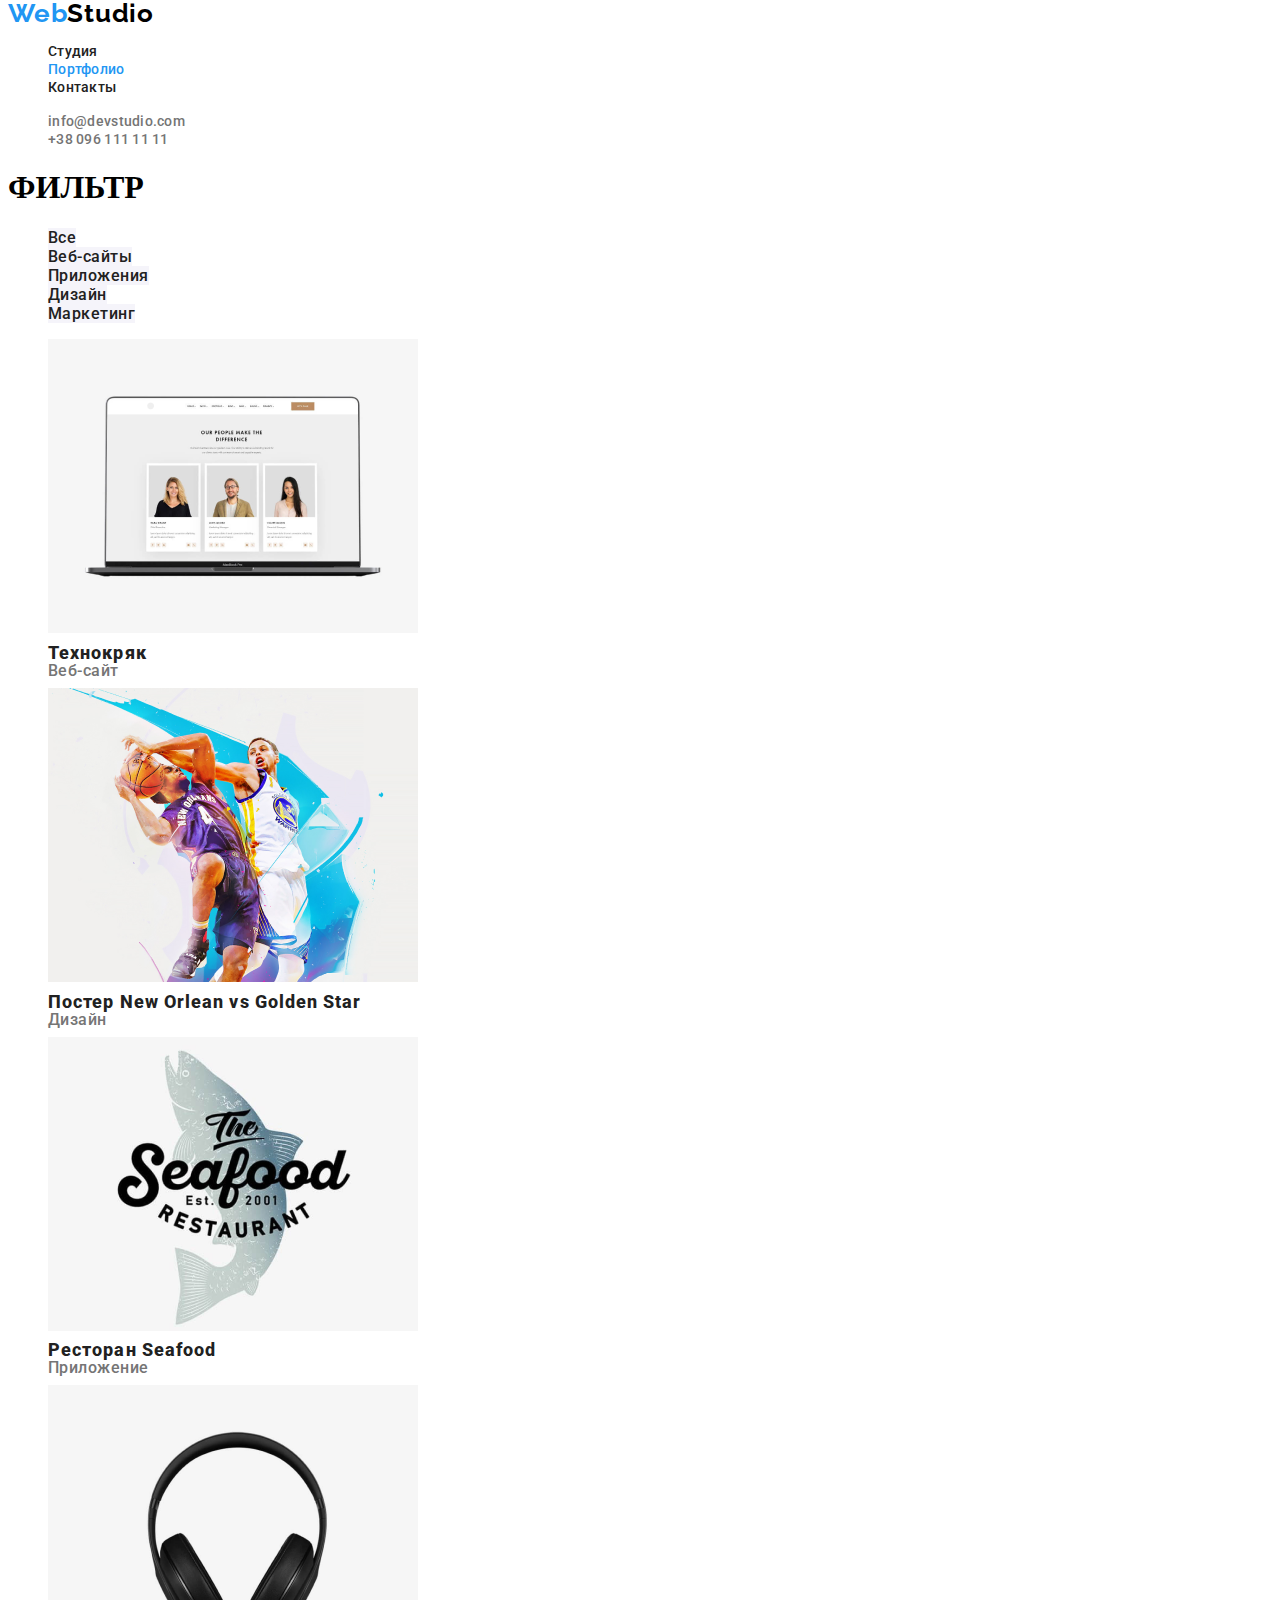
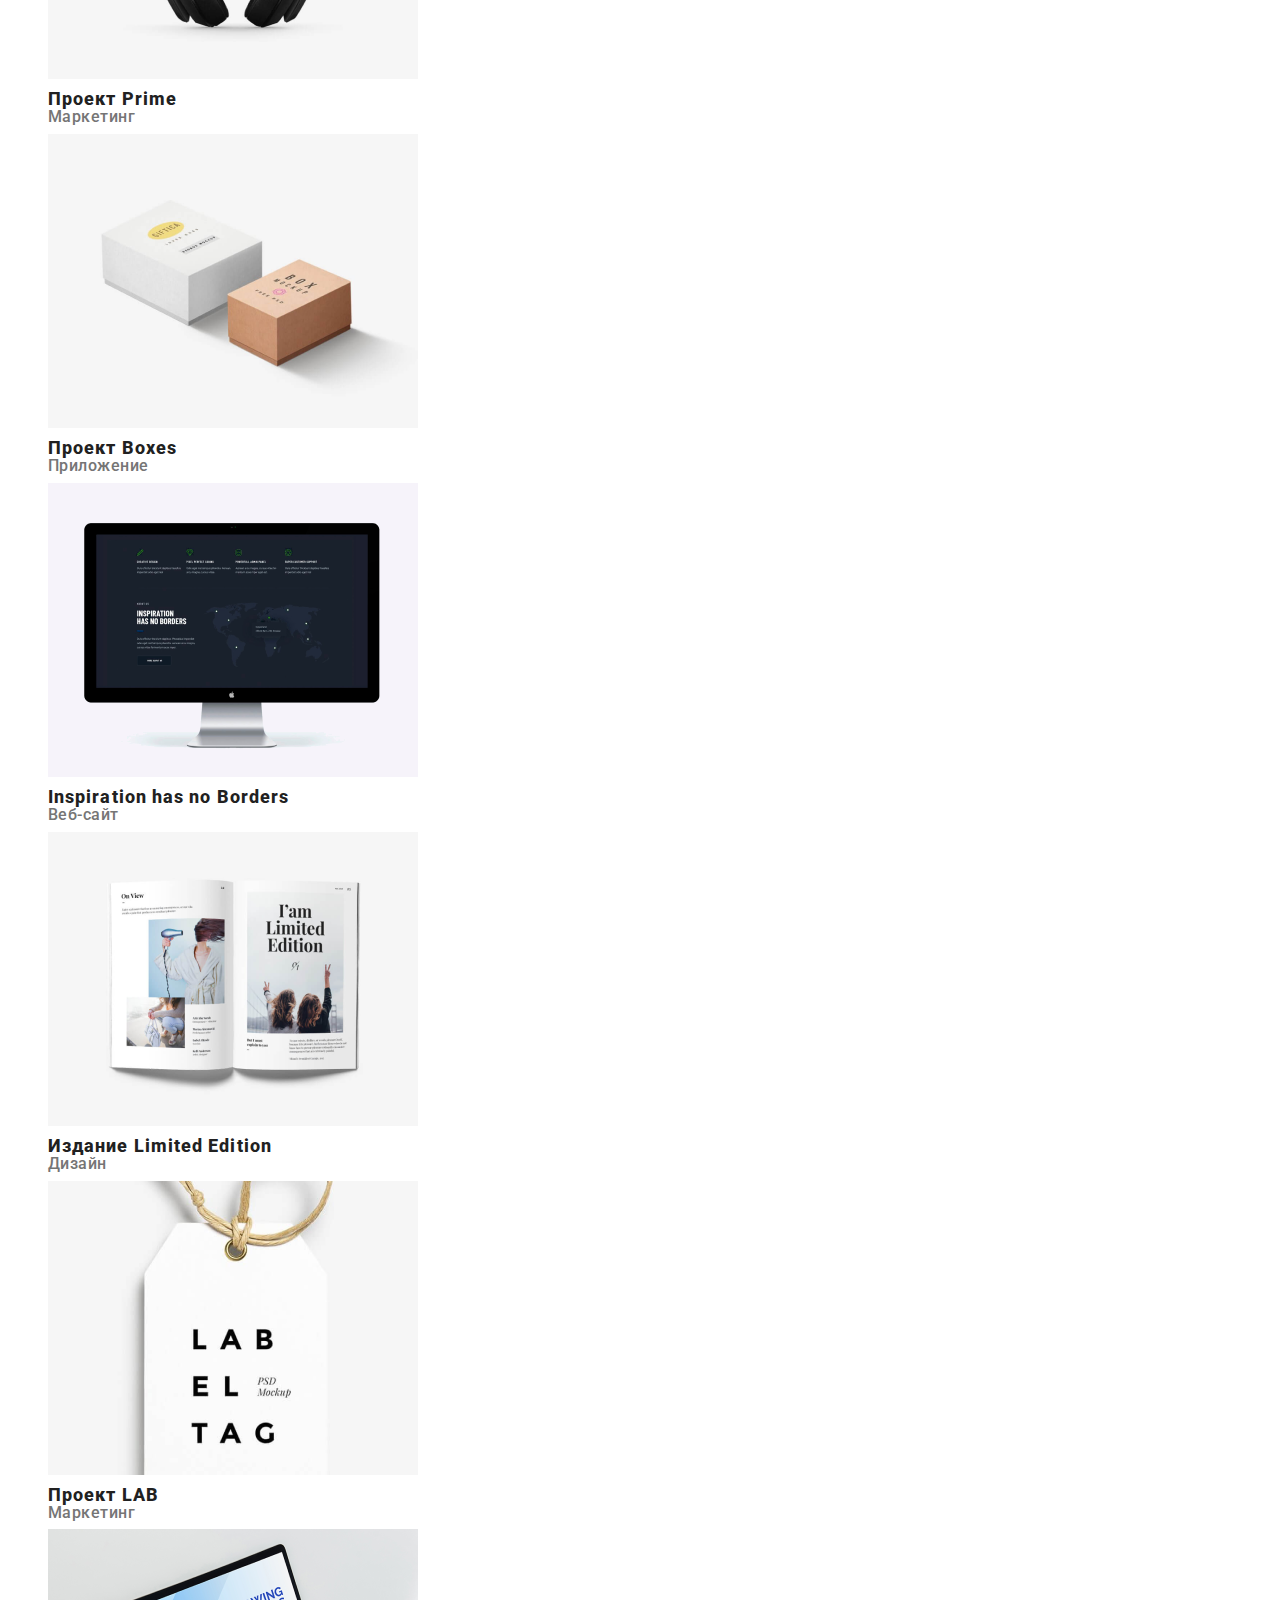
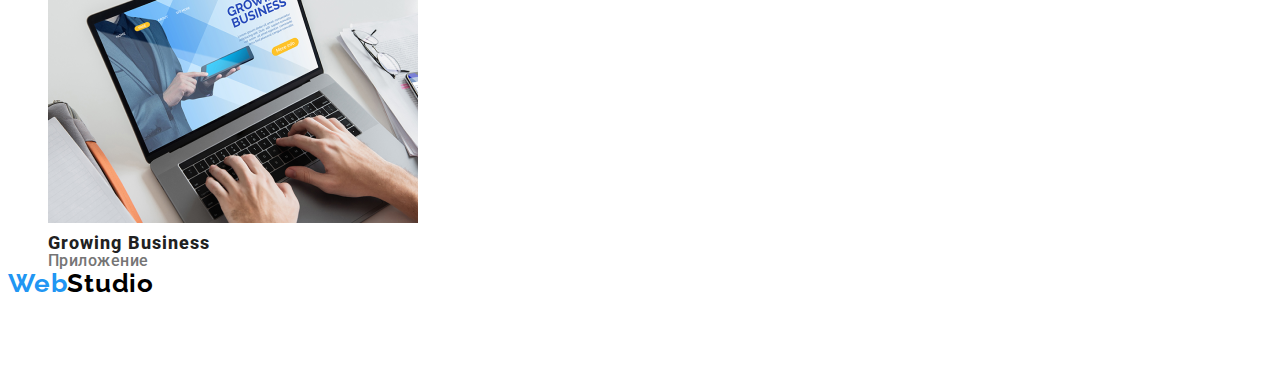
==== portfolio.html @ 08453ef1 "Портфолио и стили" ====
<!DOCTYPE html>
<html lang="ru">
<head>
    <meta charset="UTF-8">
    <meta name="viewport" content="width=device-width, initial-scale=1.0">
    <title>Portfolio</title>
    <link rel="preconnect" href="https://fonts.gstatic.com">
    <link href="https://fonts.googleapis.com/css2?family=Raleway:wght@700&family=Roboto:wght@500;700;900&display=swap"
        rel="stylesheet">
    <link rel="stylesheet" href="./css/styles.css">
</head>
<body>
<header class="header">
    <nav class="navigation">
        <a href="#" class="logo"> <span class="logo-web">Web</span>Studio</a>
        <ul class="navigation-list">
            <li class="navigation-list-item"><a class="navigation-list-item-link" href="index.html">Студия</a></li>
            <li class="navigation-list-item"><a class="navigation-list-item-link current" href="#">Портфолио</a></li>
            <li class="navigation-list-item"><a class="navigation-list-item-link" href="#">Контакты</a></li>
        </ul>
    </nav>

    <ul class="contacts-list">
        <li class="contacts-list-item"><a class="contacts-list-item-link"
                href="mailto:info@devstudio.com">info@devstudio.com</a></li>
        <li class="contacts-list-item"><a class="contacts-list-item-link" href="tel:+380961111111">+38 096 111 11 11</a>
        </li>
    </ul>
</header>

<!--ФИЛЬТР-->
<section>
    <h1>ФИЛЬТР</h1>
<ul>
    <li><a class="filter-botton" href="#">Все</a></li>
    <li><a class="filter-botton" href="#">Веб-сайты</a></li>
    <li><a class="filter-botton" href="#">Приложения</a></li>
    <li><a class="filter-botton" href="#">Дизайн</a></li>
    <li><a class="filter-botton" href="#">Маркетинг</a></li>
</ul>
</section>


<!--ПРОЕКТЫ-->
<section>
<ul class="projects-list">
    <li class="projects-list-item">
        <a href="">
            <img src="./img/технокряк.png" alt="">
            <h2 class="projects-list-title">Технокряк</h2>
            <p class="projects-list-discription">Веб-сайт</p>
        </a>
    </li>
    <li class="projects-list-item">
        <a href="">
            <img src="./img/Постер New Orlean vs Golden Star.png" alt="">
            <h2 class="projects-list-title">Постер New Orlean vs Golden Star</h2>
            <p class="projects-list-discription">Дизайн</p>
        </a>
    </li>
    <li class="projects-list-item"><a href=""><img src="./img/Ресторан Seafood.png" alt="">
        <h2 class="projects-list-title">Ресторан Seafood</h2>
        <p class="projects-list-discription">Приложение</p>
    </a>
</li>
    <li class="projects-list-item"><a href=""><img src="./img/Проект Prime.png" alt="">
        <h2 class="projects-list-title">Проект Prime</h2>
        <p class="projects-list-discription">Маркетинг</p>
    </a>
</li>
    <li class="projects-list-item"><a href=""><img src="./img/Проект Boxes.png" alt="">
        <h2 class="projects-list-title">Проект Boxes</h2>
        <p class="projects-list-discription">Приложение</p>
    </a>
</li>
    <li class="projects-list-item"><a href=""><img src="./img/Inspiration has no Borders.png" alt="">
        <h2 class="projects-list-title">Inspiration has no Borders</h2>
        <p class="projects-list-discription">Веб-сайт</p>
    </a>
</li>
    <li class="projects-list-item"><a href=""><img src="./img/Издание Limited Edition.png" alt="">
        <h2 class="projects-list-title">Издание Limited Edition</h2>
        <p class="projects-list-discription">Дизайн</p>
        </a>
    </li>
    <li class="projects-list-item"><a href=""><img src="./img/Проект LAB.png" alt="">
        <h2 class="projects-list-title">Проект LAB</h2>
        <p class="projects-list-discription">Маркетинг</p>
        </a>
    </li>
    <li class="projects-list-item"><a href=""><img src="./img/Growing Business.png" alt="">
        <h2 class="projects-list-title">Growing Business</h2>
        <p class="projects-list-discription">Приложение</p>
    </a>
</li>
</ul>
</section>

<footer class="footer">
    <a class="logo" href="#"> <span class="logo-web">Web</span>Studio</a>

    <address class="address">
        <p class="address-discription">г. Киев, пр-т Леси Украинки, 26</p>
        <ul class="address-list">
            <li class="address-list-item"><a class="address-link" href="mailto:info@example.com">info@example.com</a>
            </li>
            <li class="address-list-item"><a class="address-link" href="tel:+380991111111">+38 099 111 11 11</a></li>
        </ul>
    </address>
</footer>
</body>
</html>
---- css/styles.css ----
/*----------------------------------------------Studio------------------*/

.body {
}

ul {
  list-style: none;
}

a {
  text-decoration: none;
}

/*BUTTON*/
.hero-link.button {
  color: #ffffff;
  background-color: #2196f3;
}

.filter-botton {
  font-family: Roboto;
  font-weight: 500;
  font-size: 16px;
  line-height: 1, 62px;
  text-align: center;
  letter-spacing: 0.03em;
  color: #212121;
  background-color: #f5f4fa;
}

.filter-botton:hover,
.filter-botton:focus {
  color: #ffffff;
  background-color: #2196f3;
}
/*---HEADER---*/

.main-header {
}

.navigation {
}

.logo {
  font-family: Raleway;
  font-weight: 700;
  font-size: 26px;
  line-height: 1.19px;
  letter-spacing: 0.03em;
  color: #000000;
}

.logo-web {
  color: #2196f3;
}

.navigation-list {
}

.navigation-list-item {
}

.navigation-list-item-link {
  font-family: Roboto;
  font-weight: 500;
  font-size: 14px;
  line-height: 1.14px;
  letter-spacing: 0.02em;
  color: #212121;
}
.navigation-list-item-link:hover,
.navigation-list-item-link:focus,
.address-link:hover,
.address-link:focus {
  color: #2196f3;
}

.navigation-list-item-link.current {
  color: #2196f3;
}

.contacts-list {
}

.contacts-list-item {
}

.contacts-list-item-link {
  font-family: Roboto;
  font-weight: 500;
  font-size: 14px;
  line-height: 1.14px;
  letter-spacing: 0.02em;
  color: #757575;
}
.contacts-list-item-link:hover,
.contacts-list-item-link:focus {
  color: #2196f3;
}
/*---HEADER END---*/

/*HERO*/
.hero {
}

.hero-title {
  font-family: Roboto;
  font-weight: 900;
  font-size: 44px;
  line-height: 1.36px;

  text-align: center;
  letter-spacing: 0.06em;
  text-transform: uppercase;
  /*color: #ffffff;*/
}

.hero-link {
  font-family: Roboto;
  font-weight: 800;
  font-size: 16px;
  line-height: 1.87px;

  /*color: #ffffff;*/
}
/*HERO END*/

/*ABOUT*/
.about {
}

.about-title {
}

.about-list {
}

.about-list-item {
}

.about-list-item-title {
  font-family: Roboto;
  font-weight: 800;
  font-size: 14px;
  line-height: 1.14px;
  letter-spacing: 0.03em;
  color: #212121;
}

.about-list-item-discription {
  font-family: Roboto;
  font-weight: 500;
  font-size: 14px;
  line-height: 1.71px;
  letter-spacing: 0.03em;
  color: #757575;
}
/*ABOUT END*/

/*---WORKS---*/
.works {
}

.works-title {
  font-family: Roboto;
  font-weight: 800;
  font-size: 36px;
  line-height: 1.16px;
  text-align: center;
  letter-spacing: 0.03em;
  color: #212121;
}

.works-list {
}

.works-list-item {
}
/*---WORKS END---*/

/*---TEAM---*/
.team {
}

.team-title {
  font-family: Roboto;
  font-weight: 800;
  font-size: 36px;
  line-height: 1.17px;
  text-align: center;
  letter-spacing: 0.03em;
  color: #212121;
}

.team-list {
}

.team-list-item {
}

.team-member {
  font-family: Roboto;
  font-weight: 500;
  font-size: 16px;
  line-height: 1.19px;
  text-align: center;
  letter-spacing: 0.03em;
  color: #212121;
}

.team-member-discriptin {
  font-family: Roboto;
  font-weight: 500;
  font-size: 16px;
  line-height: 1.19px;
  text-align: center;
  letter-spacing: 0.03em;
  color: #757575;
}
/*---TEAM END---*/

/*---FOOTER---*/

.footer {
}

.address {
}

.address-discription {
  font-family: Roboto;
  font-weight: 500;
  font-size: 14px;
  line-height: 1.71px;
  letter-spacing: 0.03em;
  color: #ffffff;
}

.address-list {
}

.address-list-item {
}

.address-link {
  font-family: Roboto;
  font-weight: 500;
  font-size: 14px;
  line-height: 1.71pxpx;
  letter-spacing: 0.03em;
  color: rgba(255, 255, 255, 0.6);
}
/*---FOOTER END---*/

/*----------------------------------------------STUDIO END------------------*/

/*-----------------------------------PORTFOLIO--------------------*/

/*--PROJECTS--*/

.projects-list {
}

.projects-list-item {
}

.projects-list-title {
  font-family: Roboto;
  font-weight: 800;
  font-size: 18px;
  line-height: 2px;
  letter-spacing: 0.06em;

  color: #212121;
}

.projects-list-discription {
  font-family: Roboto;
  font-weight: 500;
  font-size: 16px;
  line-height: 1.87px;
  letter-spacing: 0.03em;

  color: #757575;
}
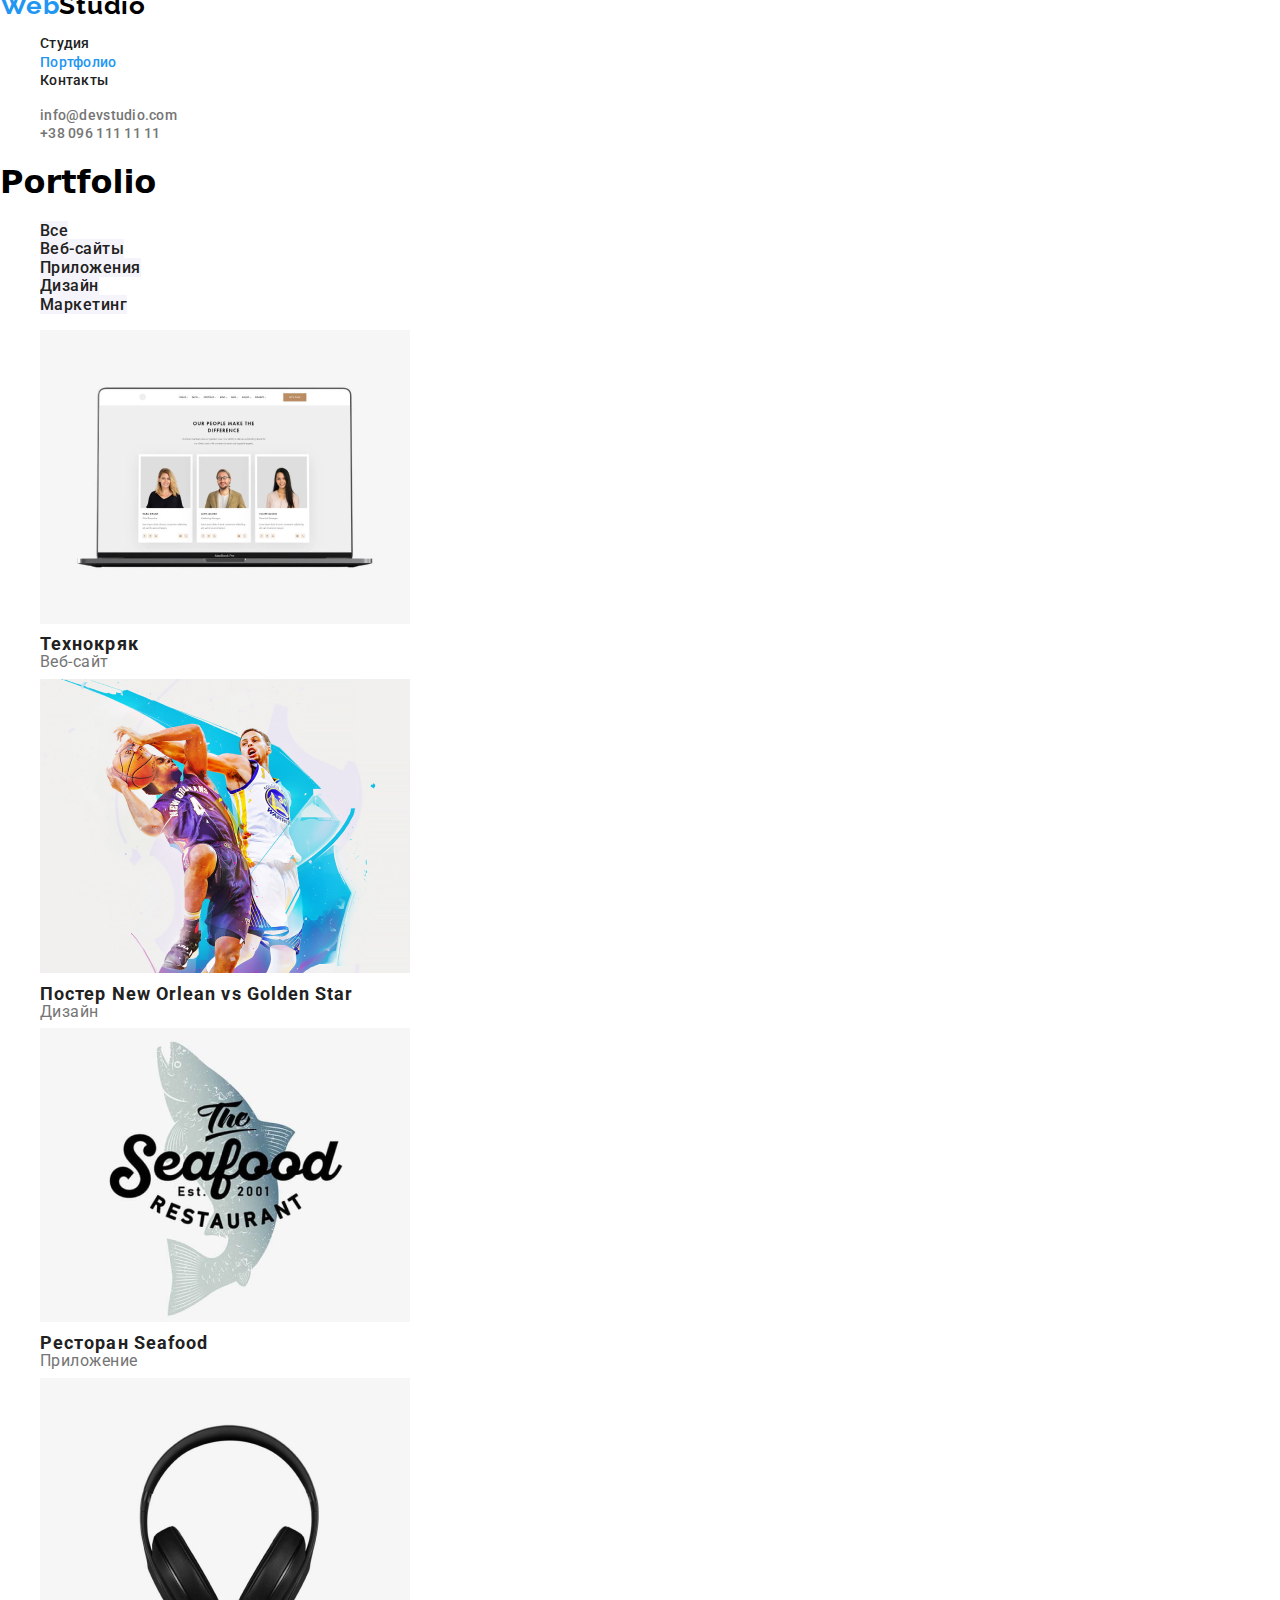
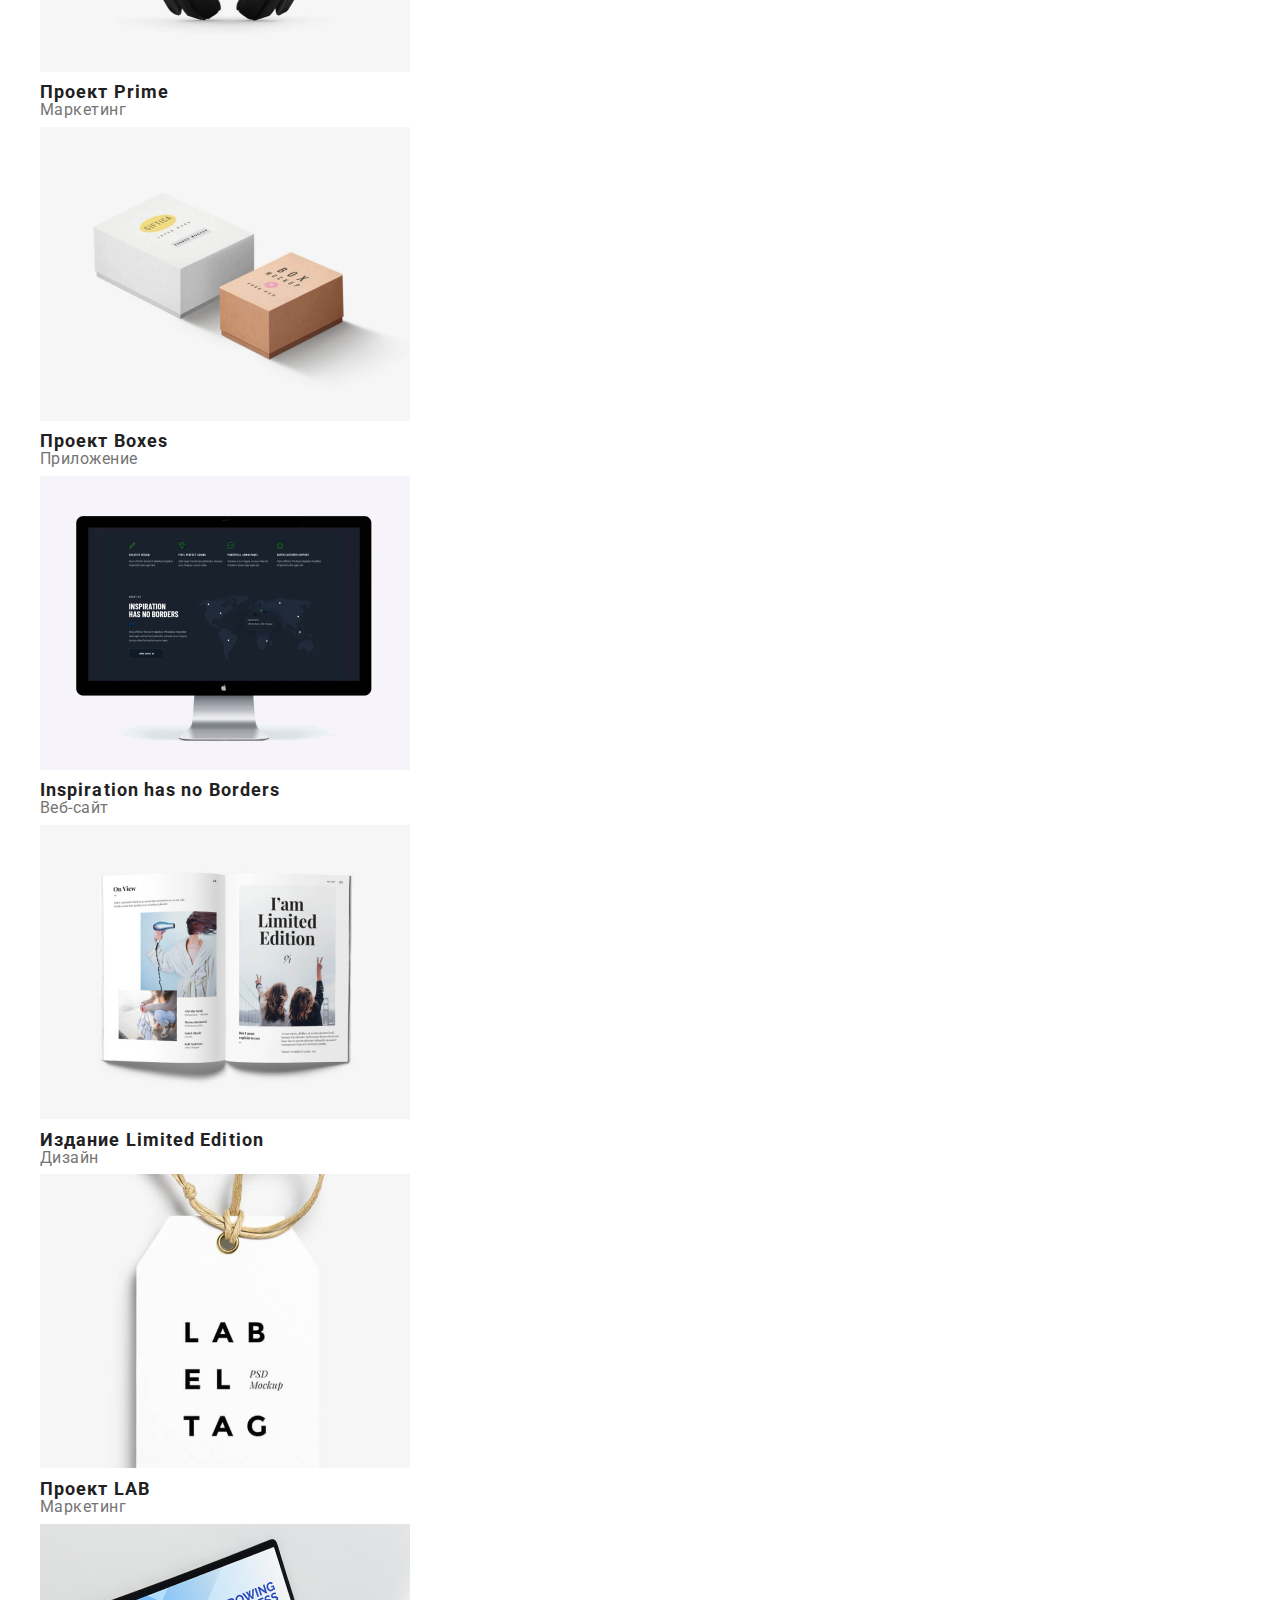
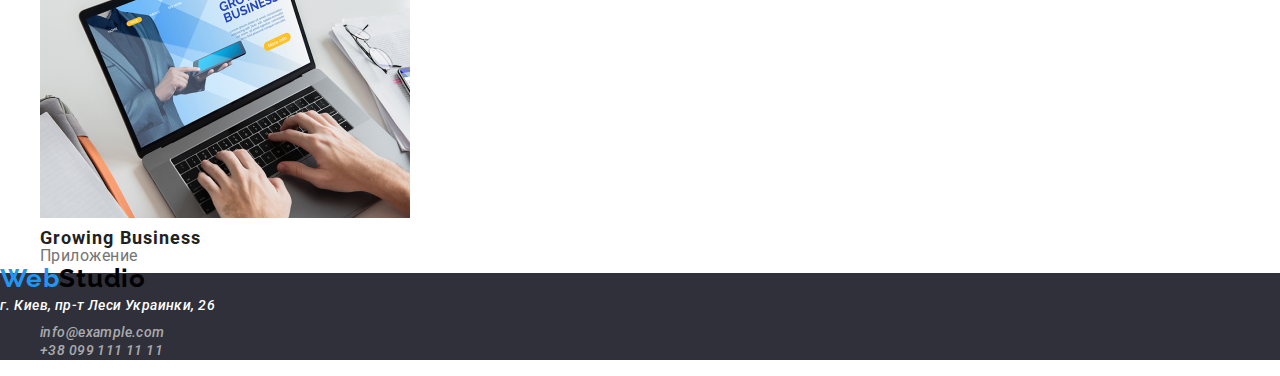
==== commit d75a2971: "Правка 1" ====
--- a/portfolio.html
+++ b/portfolio.html
@@ -8,6 +8,7 @@
     <link href="https://fonts.googleapis.com/css2?family=Raleway:wght@700&family=Roboto:wght@500;700;900&display=swap"
         rel="stylesheet">
     <link rel="stylesheet" href="./css/styles.css">
+    <link rel="stylesheet" href="https://cdnjs.cloudflare.com/ajax/libs/modern-normalize/1.0.0/modern-normalize.css">
 </head>
 <body>
 <header class="header">
@@ -28,9 +29,9 @@
     </ul>
 </header>
 
+<h1>Portfolio</h1>
 <!--ФИЛЬТР-->
-<section>
-    <h1>ФИЛЬТР</h1>
+    
 <ul>
     <li><a class="filter-botton" href="#">Все</a></li>
     <li><a class="filter-botton" href="#">Веб-сайты</a></li>
@@ -38,63 +39,60 @@
     <li><a class="filter-botton" href="#">Дизайн</a></li>
     <li><a class="filter-botton" href="#">Маркетинг</a></li>
 </ul>
-</section>
 
 
 <!--ПРОЕКТЫ-->
-<section>
 <ul class="projects-list">
     <li class="projects-list-item">
         <a href="">
-            <img src="./img/технокряк.png" alt="">
+            <img src="./img/технокряк.png" alt="ноутбук">
             <h2 class="projects-list-title">Технокряк</h2>
             <p class="projects-list-discription">Веб-сайт</p>
         </a>
     </li>
     <li class="projects-list-item">
         <a href="">
-            <img src="./img/Постер New Orlean vs Golden Star.png" alt="">
+            <img src="./img/ПостерNewOrleanvsGoldenStar.png" alt="баскетьолисты">
             <h2 class="projects-list-title">Постер New Orlean vs Golden Star</h2>
             <p class="projects-list-discription">Дизайн</p>
         </a>
     </li>
-    <li class="projects-list-item"><a href=""><img src="./img/Ресторан Seafood.png" alt="">
+    <li class="projects-list-item"><a href=""><img src="./img/РесторанSeafood.png" alt="рыба">
         <h2 class="projects-list-title">Ресторан Seafood</h2>
         <p class="projects-list-discription">Приложение</p>
     </a>
 </li>
-    <li class="projects-list-item"><a href=""><img src="./img/Проект Prime.png" alt="">
+    <li class="projects-list-item"><a href=""><img src="./img/ПроектPrime.png" alt="наушники">
         <h2 class="projects-list-title">Проект Prime</h2>
         <p class="projects-list-discription">Маркетинг</p>
     </a>
 </li>
-    <li class="projects-list-item"><a href=""><img src="./img/Проект Boxes.png" alt="">
+    <li class="projects-list-item"><a href=""><img src="./img/ПроектBoxes.png" alt="коробки">
         <h2 class="projects-list-title">Проект Boxes</h2>
         <p class="projects-list-discription">Приложение</p>
     </a>
 </li>
-    <li class="projects-list-item"><a href=""><img src="./img/Inspiration has no Borders.png" alt="">
+    <li class="projects-list-item"><a href=""><img src="./img/InspirationhasnoBorders.png" alt="монитор">
         <h2 class="projects-list-title">Inspiration has no Borders</h2>
         <p class="projects-list-discription">Веб-сайт</p>
     </a>
 </li>
-    <li class="projects-list-item"><a href=""><img src="./img/Издание Limited Edition.png" alt="">
+    <li class="projects-list-item"><a href=""><img src="./img/ИзданиеLimitedEdition.png" alt="журнал">
         <h2 class="projects-list-title">Издание Limited Edition</h2>
         <p class="projects-list-discription">Дизайн</p>
         </a>
     </li>
-    <li class="projects-list-item"><a href=""><img src="./img/Проект LAB.png" alt="">
+    <li class="projects-list-item"><a href=""><img src="./img/ПроектLAB.png" alt="бирка">
         <h2 class="projects-list-title">Проект LAB</h2>
         <p class="projects-list-discription">Маркетинг</p>
         </a>
     </li>
-    <li class="projects-list-item"><a href=""><img src="./img/Growing Business.png" alt="">
+    <li class="projects-list-item"><a href=""><img src="./img/GrowingBusiness.png" alt="ноутбукируки">
         <h2 class="projects-list-title">Growing Business</h2>
         <p class="projects-list-discription">Приложение</p>
     </a>
 </li>
 </ul>
-</section>
 
 <footer class="footer">
     <a class="logo" href="#"> <span class="logo-web">Web</span>Studio</a>
--- a/css/styles.css
+++ b/css/styles.css
@@ -1,4 +1,11 @@
 /*----------------------------------------------Studio------------------*/
+
+:root {
+  --primery-white: #ffffff;
+  --primery-black: #212121;
+  --primery-blue: #2196f3;
+  --primery-grey: #757575;
+}
 
 .body {
 }
@@ -13,8 +20,15 @@
 
 /*BUTTON*/
 .hero-link.button {
-  color: #ffffff;
-  background-color: #2196f3;
+  font-family: Roboto;
+  font-weight: 700;
+  font-size: 16px;
+  line-height: 1.87px;
+  color: var(--primery-white);
+  background-color: var(--primery-blue);
+  align-items: center;
+  text-align: center;
+  letter-spacing: 0.06em;
 }
 
 .filter-botton {
@@ -24,14 +38,14 @@
   line-height: 1, 62px;
   text-align: center;
   letter-spacing: 0.03em;
-  color: #212121;
+  color: var(--primery-black);
   background-color: #f5f4fa;
 }
 
 .filter-botton:hover,
 .filter-botton:focus {
-  color: #ffffff;
-  background-color: #2196f3;
+  color: var(--primery-white);
+  background-color: var(--primery-blue);
 }
 /*---HEADER---*/
 
@@ -51,7 +65,7 @@
 }
 
 .logo-web {
-  color: #2196f3;
+  color: var(--primery-blue);
 }
 
 .navigation-list {
@@ -66,17 +80,17 @@
   font-size: 14px;
   line-height: 1.14px;
   letter-spacing: 0.02em;
-  color: #212121;
+  color: var(--primery-black);
 }
 .navigation-list-item-link:hover,
 .navigation-list-item-link:focus,
 .address-link:hover,
 .address-link:focus {
-  color: #2196f3;
+  color: var(--primery-blue);
 }
 
 .navigation-list-item-link.current {
-  color: #2196f3;
+  color: var(--primery-blue);
 }
 
 .contacts-list {
@@ -91,16 +105,17 @@
   font-size: 14px;
   line-height: 1.14px;
   letter-spacing: 0.02em;
-  color: #757575;
+  color: var(--primery-grey);
 }
 .contacts-list-item-link:hover,
 .contacts-list-item-link:focus {
-  color: #2196f3;
+  color: var(--primery-blue);
 }
 /*---HEADER END---*/
 
 /*HERO*/
 .hero {
+  background-color: #2f303a;
 }
 
 .hero-title {
@@ -112,7 +127,7 @@
   text-align: center;
   letter-spacing: 0.06em;
   text-transform: uppercase;
-  /*color: #ffffff;*/
+  color: #ffffff;
 }
 
 .hero-link {
@@ -121,7 +136,7 @@
   font-size: 16px;
   line-height: 1.87px;
 
-  /*color: #ffffff;*/
+  /*color: var(--primery-white);*/
 }
 /*HERO END*/
 
@@ -130,6 +145,7 @@
 }
 
 .about-title {
+  color: var(--primery-white);
 }
 
 .about-list {
@@ -140,20 +156,20 @@
 
 .about-list-item-title {
   font-family: Roboto;
-  font-weight: 800;
+  font-weight: 700;
   font-size: 14px;
   line-height: 1.14px;
   letter-spacing: 0.03em;
-  color: #212121;
+  color: var(--primery-black);
 }
 
 .about-list-item-discription {
   font-family: Roboto;
-  font-weight: 500;
+  font-weight: 400;
   font-size: 14px;
   line-height: 1.71px;
   letter-spacing: 0.03em;
-  color: #757575;
+  color: var(--primery-grey);
 }
 /*ABOUT END*/
 
@@ -163,12 +179,12 @@
 
 .works-title {
   font-family: Roboto;
-  font-weight: 800;
+  font-weight: 700;
   font-size: 36px;
   line-height: 1.16px;
   text-align: center;
   letter-spacing: 0.03em;
-  color: #212121;
+  color: var(--primery-black);
 }
 
 .works-list {
@@ -184,12 +200,12 @@
 
 .team-title {
   font-family: Roboto;
-  font-weight: 800;
+  font-weight: 700;
   font-size: 36px;
   line-height: 1.17px;
   text-align: center;
   letter-spacing: 0.03em;
-  color: #212121;
+  color: var(--primery-black);
 }
 
 .team-list {
@@ -205,23 +221,24 @@
   line-height: 1.19px;
   text-align: center;
   letter-spacing: 0.03em;
-  color: #212121;
+  color: var(--primery-black);
 }
 
 .team-member-discriptin {
   font-family: Roboto;
-  font-weight: 500;
+  font-weight: 400;
   font-size: 16px;
   line-height: 1.19px;
   text-align: center;
   letter-spacing: 0.03em;
-  color: #757575;
+  color: var(--primery-grey);
 }
 /*---TEAM END---*/
 
 /*---FOOTER---*/
 
 .footer {
+  background-color: #2f303a;
 }
 
 .address {
@@ -233,7 +250,7 @@
   font-size: 14px;
   line-height: 1.71px;
   letter-spacing: 0.03em;
-  color: #ffffff;
+  color: var(--primery-white);
 }
 
 .address-list {
@@ -266,20 +283,20 @@
 
 .projects-list-title {
   font-family: Roboto;
-  font-weight: 800;
+  font-weight: 700;
   font-size: 18px;
   line-height: 2px;
   letter-spacing: 0.06em;
 
-  color: #212121;
+  color: var(--primery-black);
 }
 
 .projects-list-discription {
   font-family: Roboto;
-  font-weight: 500;
+  font-weight: 400;
   font-size: 16px;
   line-height: 1.87px;
   letter-spacing: 0.03em;
 
-  color: #757575;
-}
+  color: var(--primery-grey);
+}
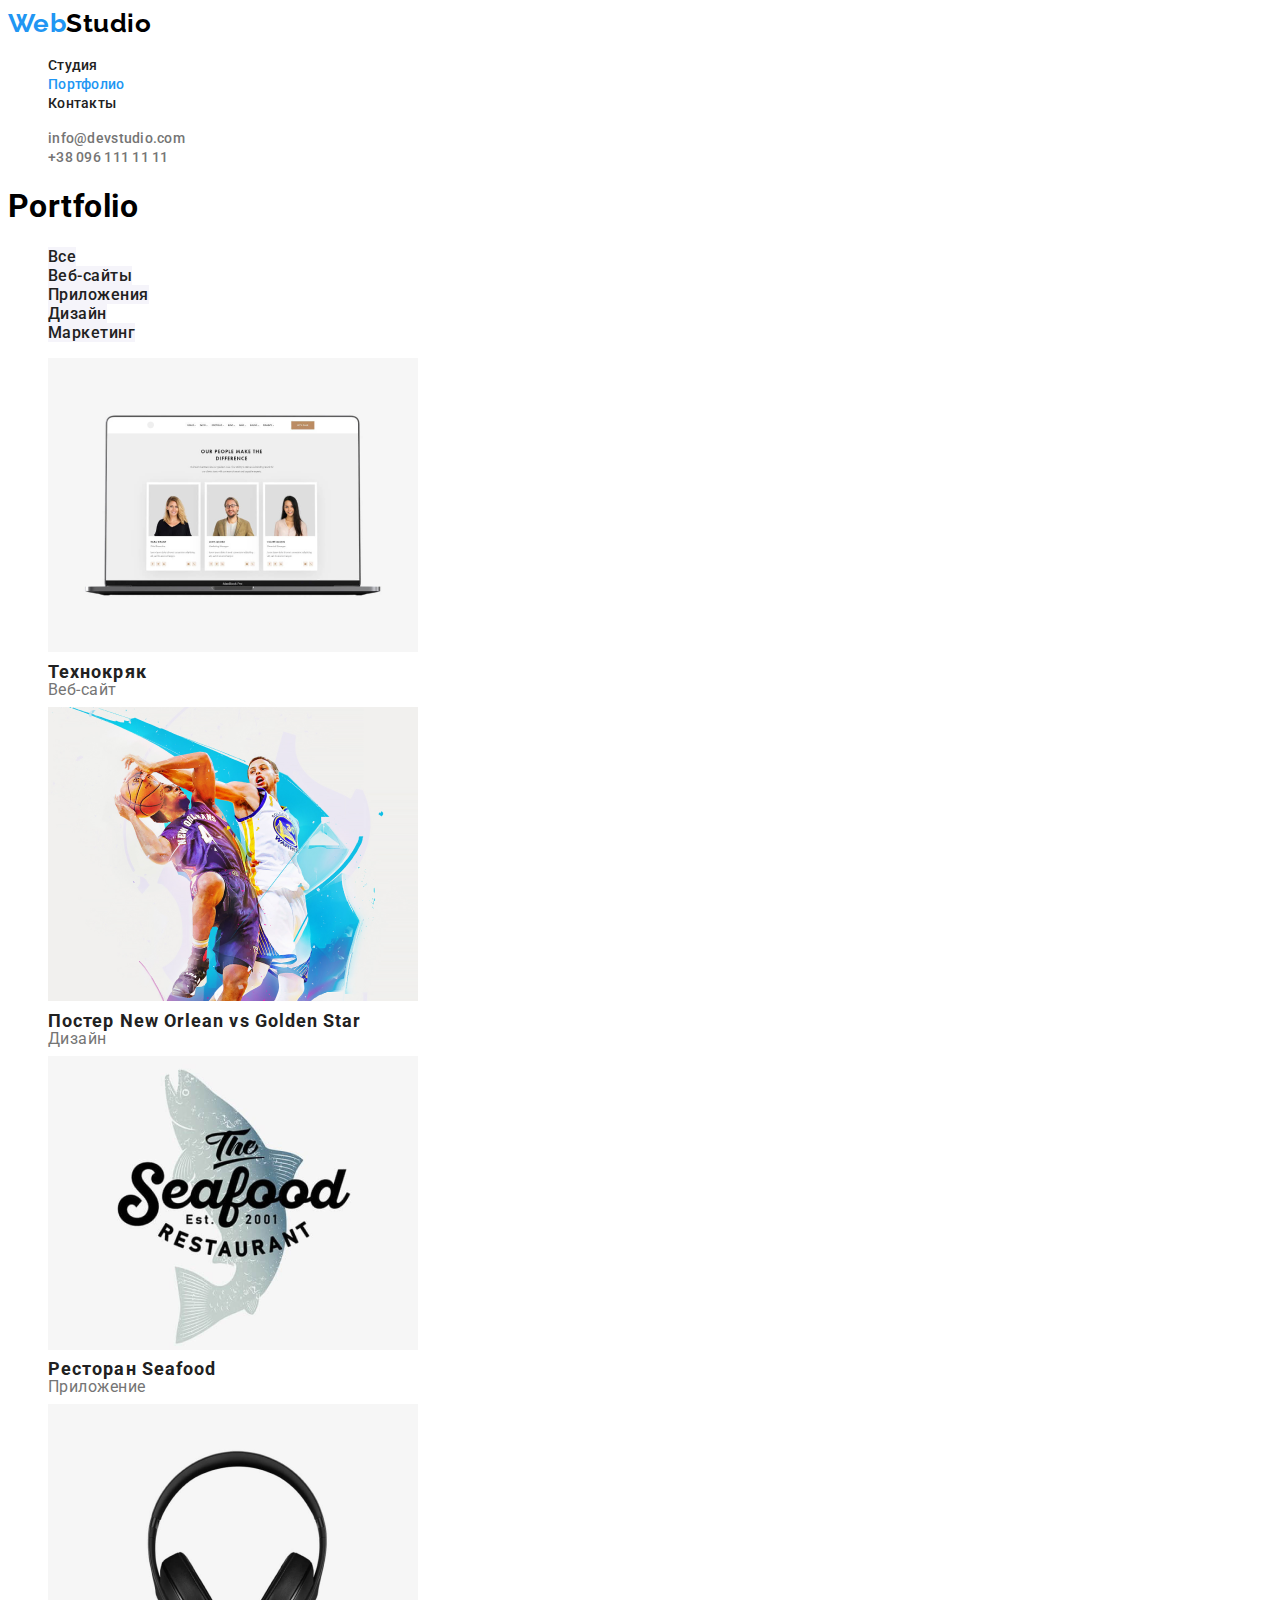
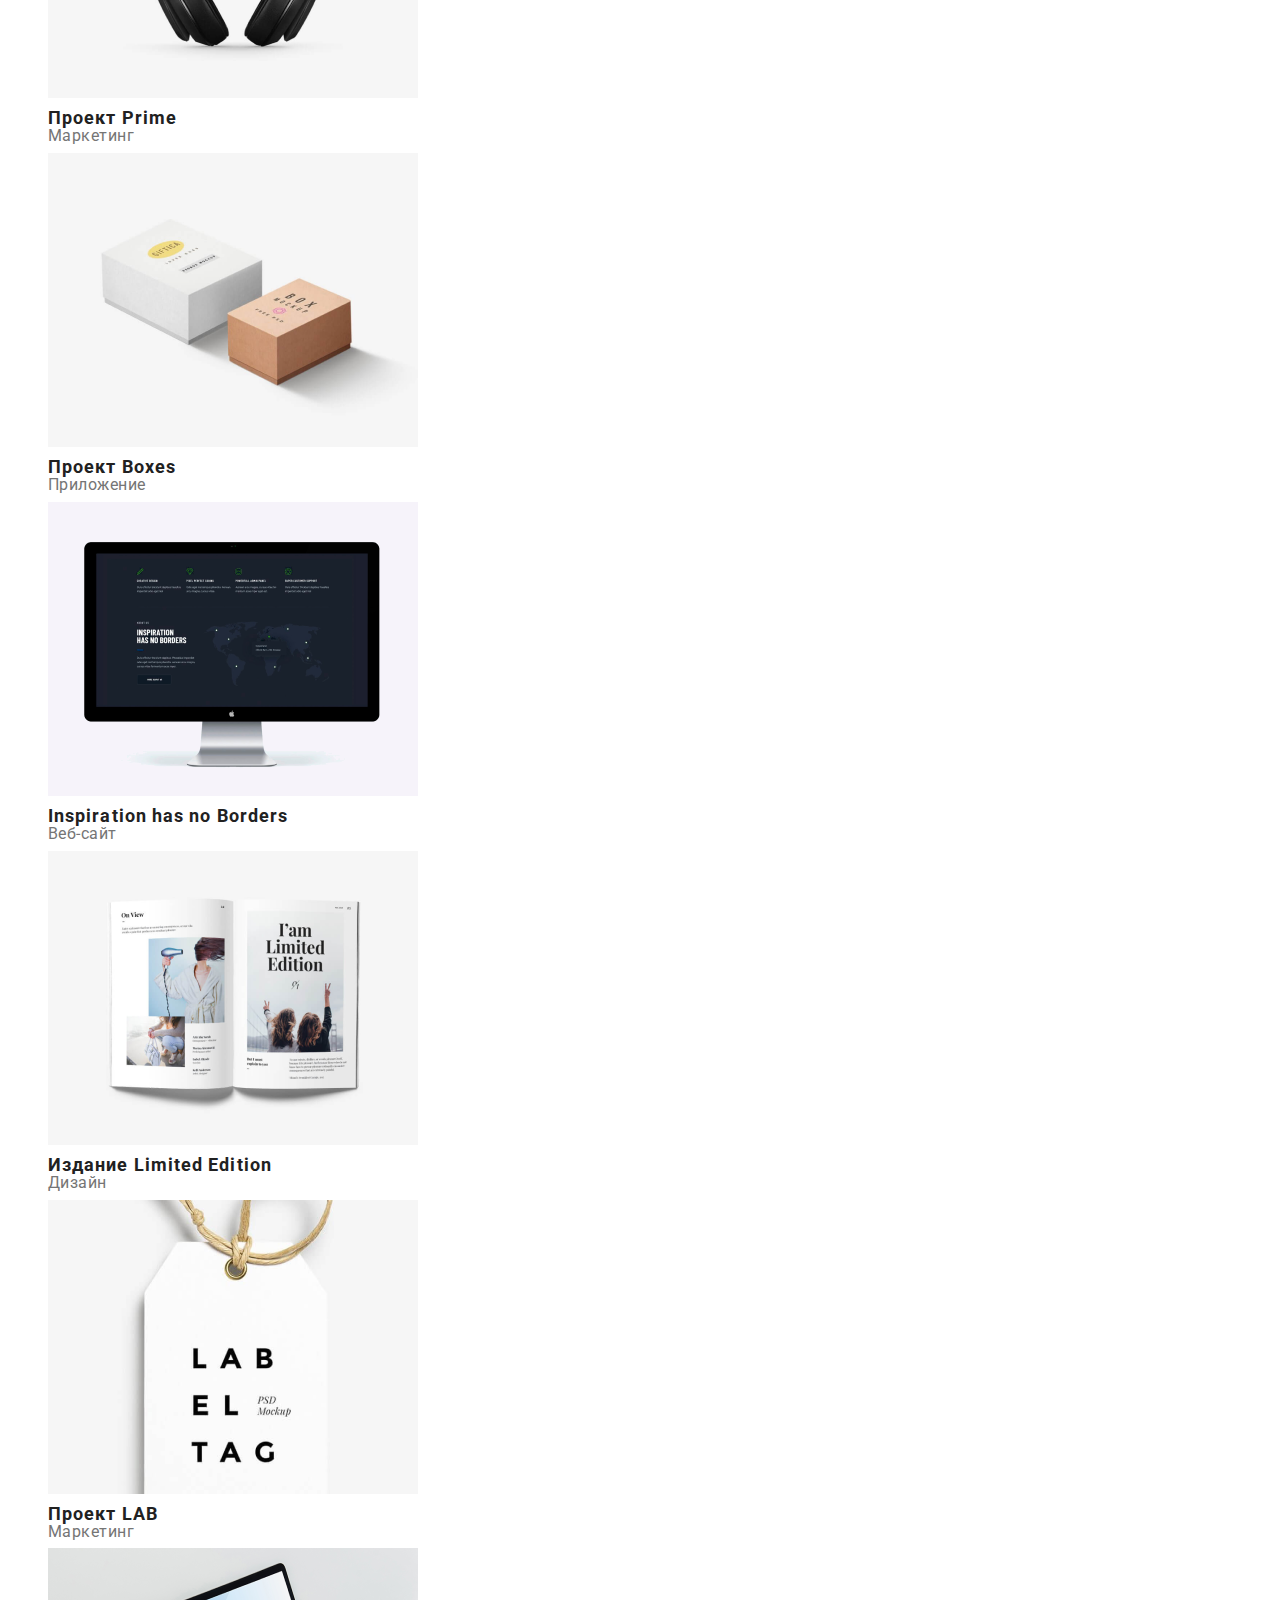
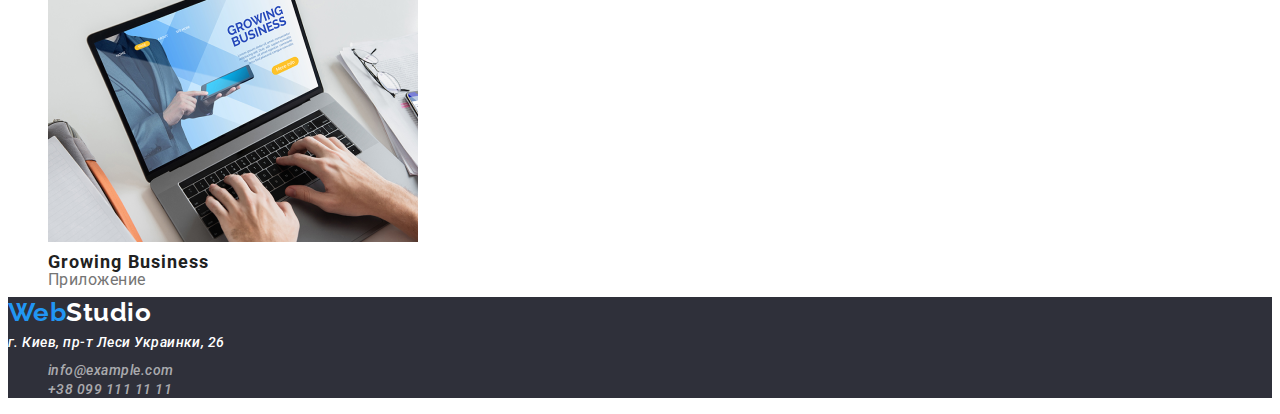
==== commit e7bbb578: "Правка 3" ====
--- a/portfolio.html
+++ b/portfolio.html
@@ -5,12 +5,16 @@
     <meta name="viewport" content="width=device-width, initial-scale=1.0">
     <title>Portfolio</title>
     <link rel="preconnect" href="https://fonts.gstatic.com">
-    <link href="https://fonts.googleapis.com/css2?family=Raleway:wght@700&family=Roboto:wght@500;700;900&display=swap"
-        rel="stylesheet">
-    <link rel="stylesheet" href="./css/styles.css">
-    <link rel="stylesheet" href="https://cdnjs.cloudflare.com/ajax/libs/modern-normalize/1.0.0/modern-normalize.css">
+    <link rel="stylesheet" href="https://cdnjs.cloudflare.com/ajax/libs/modern-normalize/1.0.0/modern-normalize.css"
+    integrity="sha512-Zx6MlUMKSVJoQ+83OwhdILe8cSEsCzfqThJd7J/VA2UrK6Ctj85p+xzqfyuNXE5B1k25uUdmJ2OzItbBy9GHAQ=="
+    иcrossorigin="anonymous" />
+    <link rel="preconnect" href="https://fonts.gstatic.com">
+     <link href="https://fonts.googleapis.com/css2?family=Raleway:wght@700&family=Roboto:wght@400;500;700;900&display=swap"
+     rel="stylesheet">
+     <link rel="stylesheet" href="./css/styles.css">
 </head>
-<body>
+<body class="body">
+
 <header class="header">
     <nav class="navigation">
         <a href="#" class="logo"> <span class="logo-web">Web</span>Studio</a>
@@ -95,7 +99,7 @@
 </ul>
 
 <footer class="footer">
-    <a class="logo" href="#"> <span class="logo-web">Web</span>Studio</a>
+    <a class="logo footer" href="#"> <span class="logo-web">Web</span>Studio</a>
 
     <address class="address">
         <p class="address-discription">г. Киев, пр-т Леси Украинки, 26</p>
--- a/css/styles.css
+++ b/css/styles.css
@@ -8,6 +8,8 @@
 }
 
 .body {
+  font-family: Roboto;
+  letter-spacing: 0.03em;
 }
 
 ul {
@@ -20,7 +22,6 @@
 
 /*BUTTON*/
 .hero-link.button {
-  font-family: Roboto;
   font-weight: 700;
   font-size: 16px;
   line-height: 1.87px;
@@ -32,10 +33,9 @@
 }
 
 .filter-botton {
-  font-family: Roboto;
-  font-weight: 500;
-  font-size: 16px;
-  line-height: 1, 62px;
+  font-weight: 500;
+  font-size: 16px;
+  line-height: 1.62px;
   text-align: center;
   letter-spacing: 0.03em;
   color: var(--primery-black);
@@ -59,8 +59,7 @@
   font-family: Raleway;
   font-weight: 700;
   font-size: 26px;
-  line-height: 1.19px;
-  letter-spacing: 0.03em;
+  line-height: 31px;
   color: #000000;
 }
 
@@ -68,6 +67,13 @@
   color: var(--primery-blue);
 }
 
+.logo.footer {
+  font-family: Raleway;
+  font-weight: 700;
+  font-size: 26px;
+  line-height: 31px;
+  color: var(--primery-white);
+}
 .navigation-list {
 }
 
@@ -75,7 +81,6 @@
 }
 
 .navigation-list-item-link {
-  font-family: Roboto;
   font-weight: 500;
   font-size: 14px;
   line-height: 1.14px;
@@ -100,7 +105,6 @@
 }
 
 .contacts-list-item-link {
-  font-family: Roboto;
   font-weight: 500;
   font-size: 14px;
   line-height: 1.14px;
@@ -119,11 +123,9 @@
 }
 
 .hero-title {
-  font-family: Roboto;
   font-weight: 900;
   font-size: 44px;
-  line-height: 1.36px;
-
+  line-height: 60px;
   text-align: center;
   letter-spacing: 0.06em;
   text-transform: uppercase;
@@ -131,7 +133,6 @@
 }
 
 .hero-link {
-  font-family: Roboto;
   font-weight: 800;
   font-size: 16px;
   line-height: 1.87px;
@@ -155,20 +156,17 @@
 }
 
 .about-list-item-title {
-  font-family: Roboto;
   font-weight: 700;
   font-size: 14px;
   line-height: 1.14px;
-  letter-spacing: 0.03em;
-  color: var(--primery-black);
+  color: var(--primery-black);
+  text-transform: uppercase;
 }
 
 .about-list-item-discription {
-  font-family: Roboto;
   font-weight: 400;
   font-size: 14px;
   line-height: 1.71px;
-  letter-spacing: 0.03em;
   color: var(--primery-grey);
 }
 /*ABOUT END*/
@@ -178,12 +176,10 @@
 }
 
 .works-title {
-  font-family: Roboto;
   font-weight: 700;
   font-size: 36px;
   line-height: 1.16px;
   text-align: center;
-  letter-spacing: 0.03em;
   color: var(--primery-black);
 }
 
@@ -199,12 +195,10 @@
 }
 
 .team-title {
-  font-family: Roboto;
   font-weight: 700;
   font-size: 36px;
   line-height: 1.17px;
   text-align: center;
-  letter-spacing: 0.03em;
   color: var(--primery-black);
 }
 
@@ -215,22 +209,18 @@
 }
 
 .team-member {
-  font-family: Roboto;
   font-weight: 500;
   font-size: 16px;
   line-height: 1.19px;
   text-align: center;
-  letter-spacing: 0.03em;
   color: var(--primery-black);
 }
 
 .team-member-discriptin {
-  font-family: Roboto;
   font-weight: 400;
   font-size: 16px;
   line-height: 1.19px;
   text-align: center;
-  letter-spacing: 0.03em;
   color: var(--primery-grey);
 }
 /*---TEAM END---*/
@@ -245,11 +235,9 @@
 }
 
 .address-discription {
-  font-family: Roboto;
   font-weight: 500;
   font-size: 14px;
   line-height: 1.71px;
-  letter-spacing: 0.03em;
   color: var(--primery-white);
 }
 
@@ -260,11 +248,9 @@
 }
 
 .address-link {
-  font-family: Roboto;
   font-weight: 500;
   font-size: 14px;
   line-height: 1.71pxpx;
-  letter-spacing: 0.03em;
   color: rgba(255, 255, 255, 0.6);
 }
 /*---FOOTER END---*/
@@ -282,7 +268,6 @@
 }
 
 .projects-list-title {
-  font-family: Roboto;
   font-weight: 700;
   font-size: 18px;
   line-height: 2px;
@@ -292,11 +277,8 @@
 }
 
 .projects-list-discription {
-  font-family: Roboto;
   font-weight: 400;
   font-size: 16px;
   line-height: 1.87px;
-  letter-spacing: 0.03em;
-
-  color: var(--primery-grey);
-}
+  color: var(--primery-grey);
+}
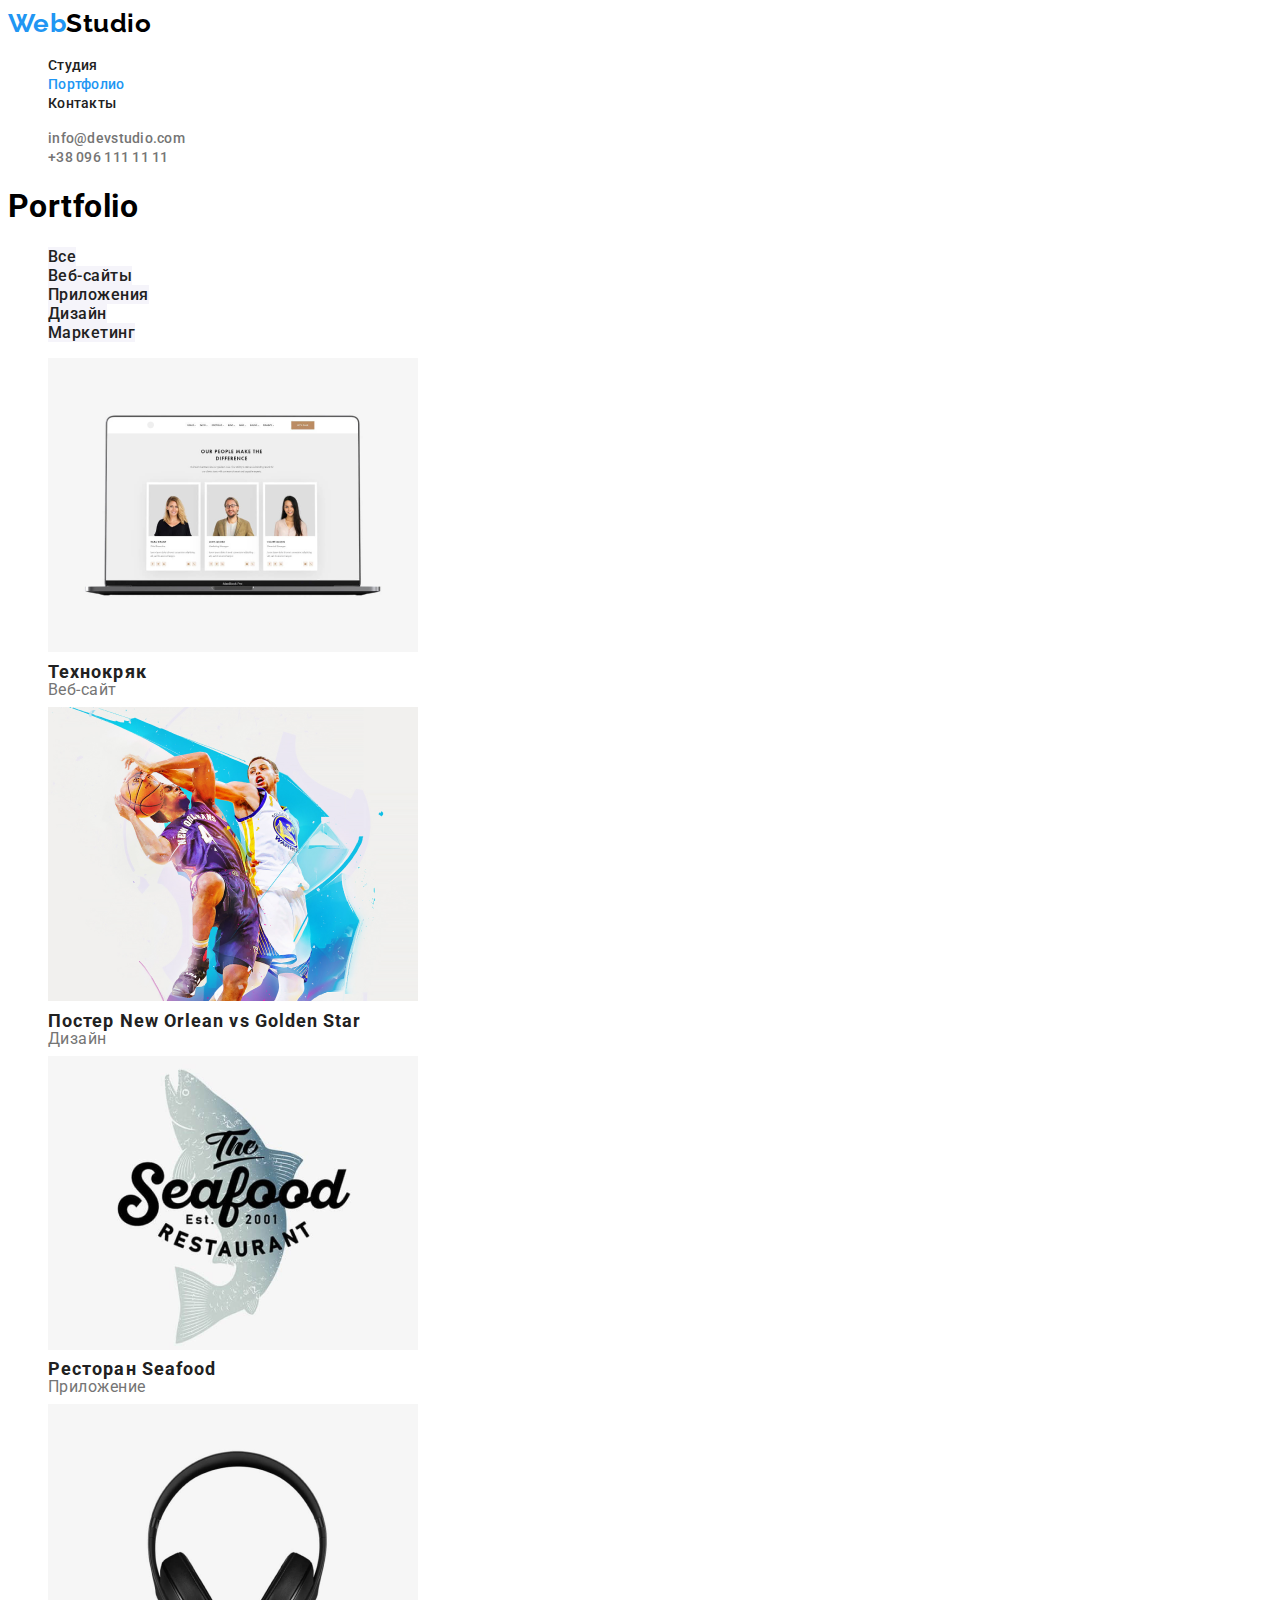
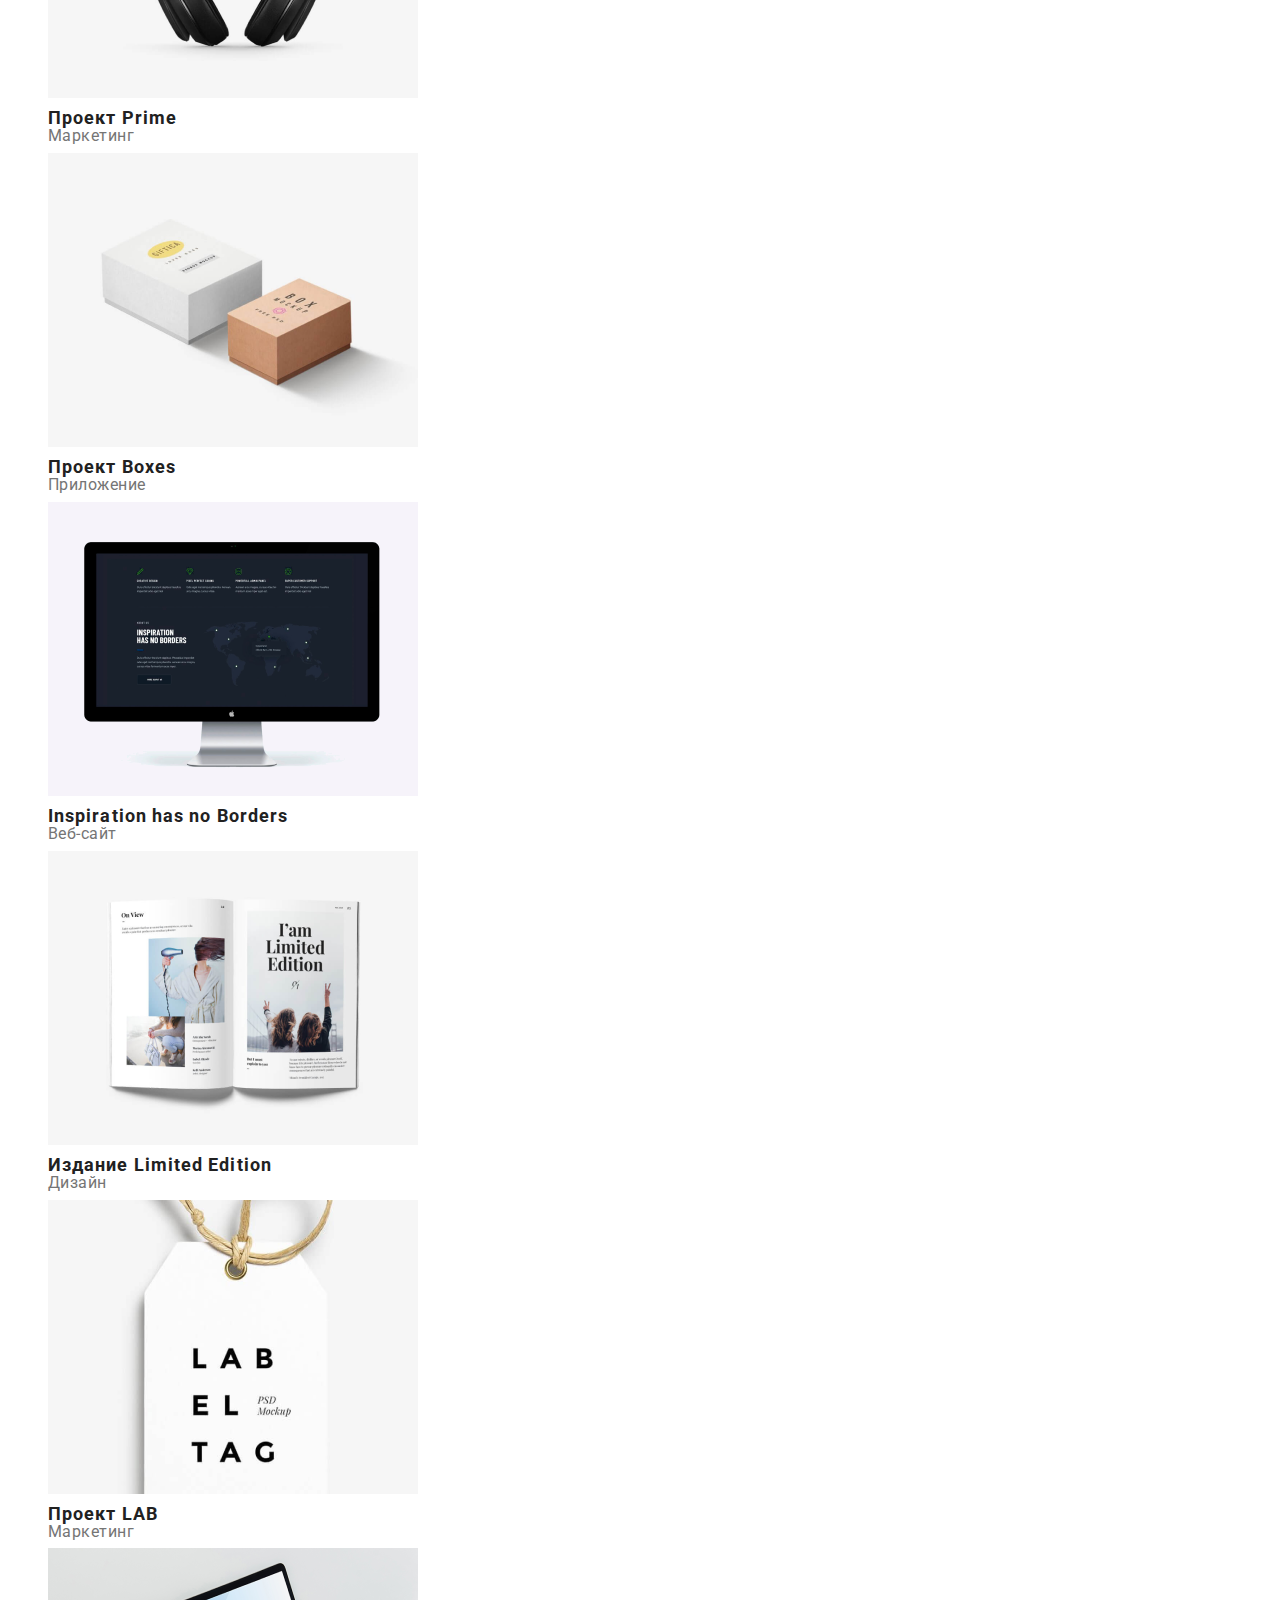
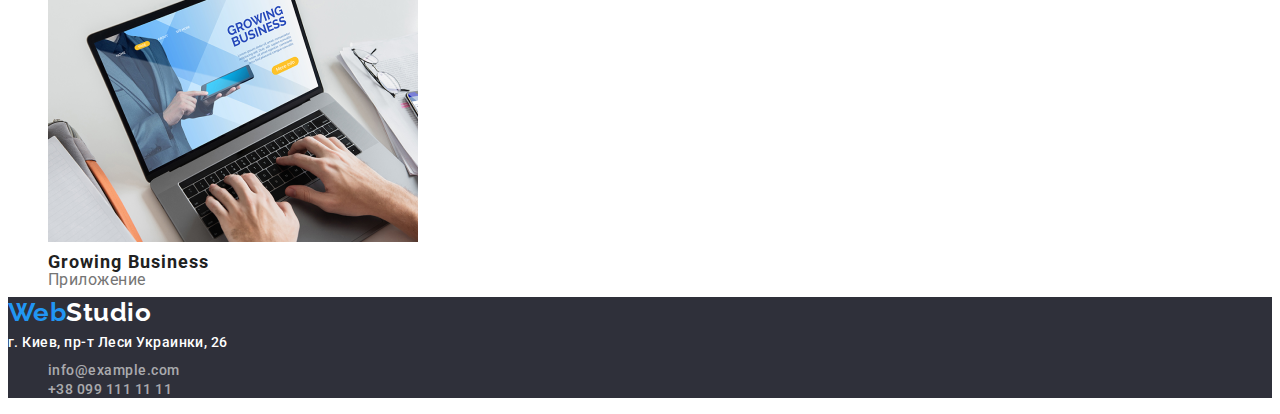
==== commit 4db3744f: "Правка 4" ====
--- a/portfolio.html
+++ b/portfolio.html
@@ -6,11 +6,11 @@
     <title>Portfolio</title>
     <link rel="preconnect" href="https://fonts.gstatic.com">
     <link rel="stylesheet" href="https://cdnjs.cloudflare.com/ajax/libs/modern-normalize/1.0.0/modern-normalize.css"
-    integrity="sha512-Zx6MlUMKSVJoQ+83OwhdILe8cSEsCzfqThJd7J/VA2UrK6Ctj85p+xzqfyuNXE5B1k25uUdmJ2OzItbBy9GHAQ=="
-    иcrossorigin="anonymous" />
+    integrity="sha512-Zx6MlUMKSVJoQ+83OwhdILe8cSEsCzfqThJd7J/VA2UrK6Ctj85p+xzqfyuNXE5B1k25uUdmJ2OzItbBy9GHAQ=="/>
     <link rel="preconnect" href="https://fonts.gstatic.com">
-     <link href="https://fonts.googleapis.com/css2?family=Raleway:wght@700&family=Roboto:wght@400;500;700;900&display=swap"
-     rel="stylesheet">
+    <link rel="preconnect" href="https://fonts.gstatic.com">
+    <link href="https://fonts.googleapis.com/css2?family=Raleway:wght@700&family=Roboto:wght@400;500;700;900&display=swap"
+        rel="stylesheet">
      <link rel="stylesheet" href="./css/styles.css">
 </head>
 <body class="body">
--- a/css/styles.css
+++ b/css/styles.css
@@ -232,6 +232,7 @@
 }
 
 .address {
+  font-style: normal;
 }
 
 .address-discription {
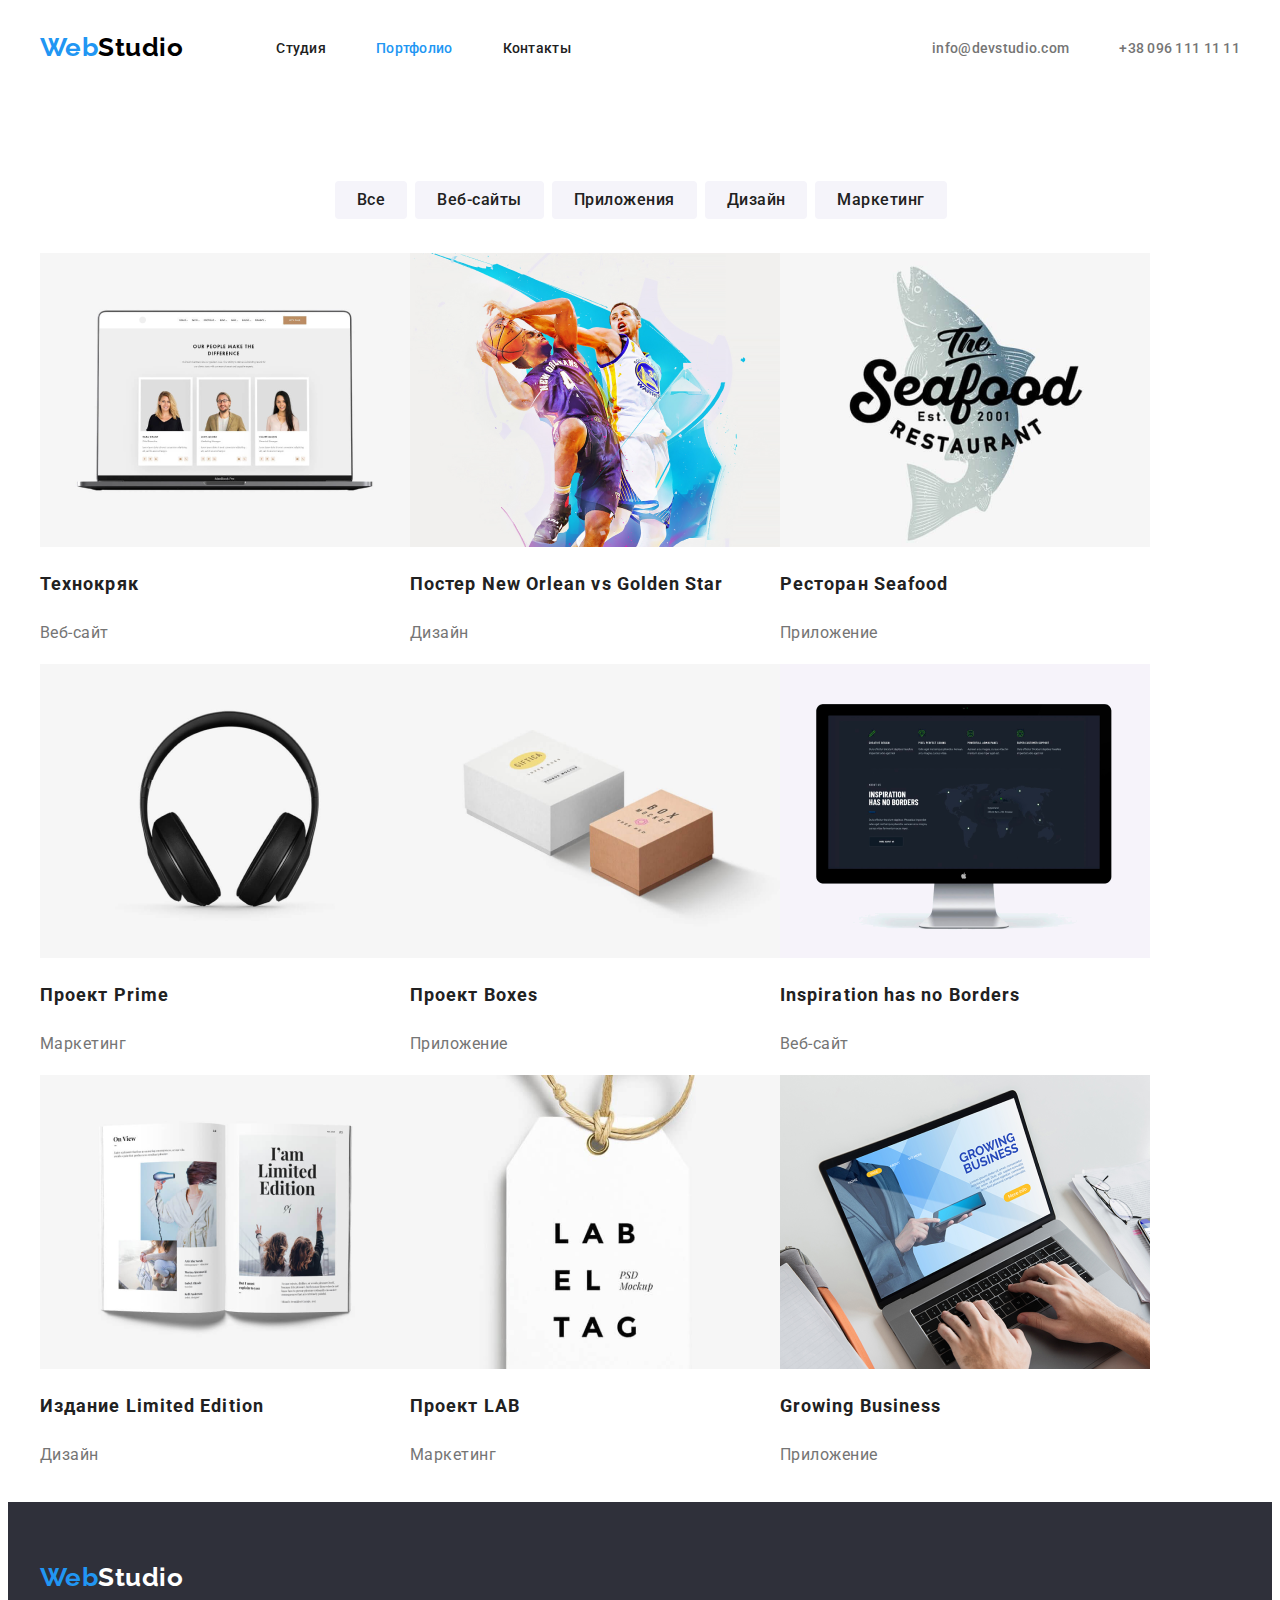
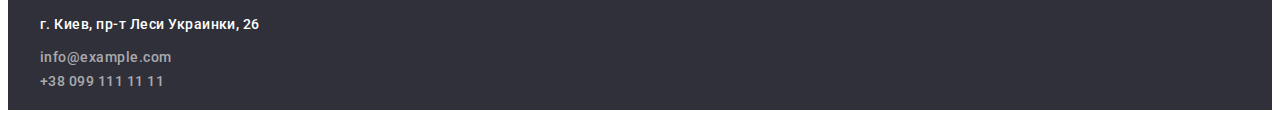
==== commit c6644681: "рп" ====
--- a/portfolio.html
+++ b/portfolio.html
@@ -15,37 +15,49 @@
 </head>
 <body class="body">
 
-<header class="header">
-    <nav class="navigation">
-        <a href="#" class="logo"> <span class="logo-web">Web</span>Studio</a>
-        <ul class="navigation-list">
-            <li class="navigation-list-item"><a class="navigation-list-item-link" href="index.html">Студия</a></li>
-            <li class="navigation-list-item"><a class="navigation-list-item-link current" href="#">Портфолио</a></li>
-            <li class="navigation-list-item"><a class="navigation-list-item-link" href="#">Контакты</a></li>
+<header class="main-header">
+    <div class="container">
+
+        <nav class="navigation">
+            <a href="#" class="logo"> <span class="logo-web">Web</span>Studio</a>
+
+            <ul class="navigation-list">
+                <li class="navigation-list-item"><a class="navigation-list-item-link" href="#">Студия</a></li>
+                <li class="navigation-list-item"><a class="navigation-list-item-link current"
+                        href="./portfolio.html">Портфолио</a></li>
+                <li class="navigation-list-item"><a class="navigation-list-item-link" href="#">Контакты</a></li>
+
+            </ul>
+        </nav>
+        <ul class="contacts-list">
+            <li class="contacts-list-item"><a class="contacts-list-item-link"
+                    href="mailto:info@devstudio.com">info@devstudio.com</a></li>
+            <li class="contacts-list-item"><a class="contacts-list-item-link" href="tel:+380961111111">+38 096 111 11
+                    11</a></li>
         </ul>
-    </nav>
-
-    <ul class="contacts-list">
-        <li class="contacts-list-item"><a class="contacts-list-item-link"
-                href="mailto:info@devstudio.com">info@devstudio.com</a></li>
-        <li class="contacts-list-item"><a class="contacts-list-item-link" href="tel:+380961111111">+38 096 111 11 11</a>
-        </li>
-    </ul>
+    </div>
 </header>
 
-<h1>Portfolio</h1>
+<h1 class="page-title">Portfolio</h1>
 <!--ФИЛЬТР-->
+<section>
+    <div class="container">
+<ul class="filter-botoms">
     
-<ul>
     <li><a class="filter-botton" href="#">Все</a></li>
     <li><a class="filter-botton" href="#">Веб-сайты</a></li>
     <li><a class="filter-botton" href="#">Приложения</a></li>
     <li><a class="filter-botton" href="#">Дизайн</a></li>
     <li><a class="filter-botton" href="#">Маркетинг</a></li>
+
 </ul>
+</div>
+</section>
+
 
 
 <!--ПРОЕКТЫ-->
+<div class="container">
 <ul class="projects-list">
     <li class="projects-list-item">
         <a href="">
@@ -97,18 +109,22 @@
     </a>
 </li>
 </ul>
+</div>
 
 <footer class="footer">
-    <a class="logo footer" href="#"> <span class="logo-web">Web</span>Studio</a>
+    <div class="container">
+        <a class="logo footer" href="#"> <span class="logo-web">Web</span>Studio</a>
 
-    <address class="address">
-        <p class="address-discription">г. Киев, пр-т Леси Украинки, 26</p>
-        <ul class="address-list">
-            <li class="address-list-item"><a class="address-link" href="mailto:info@example.com">info@example.com</a>
-            </li>
-            <li class="address-list-item"><a class="address-link" href="tel:+380991111111">+38 099 111 11 11</a></li>
-        </ul>
-    </address>
+        <address class="address">
+            <p class="address-discription">г. Киев, пр-т Леси Украинки, 26</p>
+            <ul class="address-list">
+                <li class="address-list-item"><a class="address-link"
+                        href="mailto:info@example.com">info@example.com</a></li>
+                <li class="address-list-item"><a class="address-link" href="tel:+380991111111">+38 099 111 11 11</a>
+                </li>
+            </ul>
+        </address>
+    </div>
 </footer>
 </body>
 </html>--- a/css/styles.css
+++ b/css/styles.css
@@ -1,4 +1,9 @@
 /*----------------------------------------------Studio------------------*/
+*,
+*::before,
+*::after {
+  box-sizing: border-box;
+}
 
 :root {
   --primery-white: #ffffff;
@@ -20,24 +25,50 @@
   text-decoration: none;
 }
 
+.container {
+  width: 1230px;
+  margin: 0 auto;
+  padding-left: 15px;
+  padding-right: 15px;
+}
+
+.navigation-list,
+.about-list {
+  padding: 0px;
+  display: flex;
+  align-items: center;
+}
+
+.contacts-list {
+  padding: 0px;
+  display: flex;
+  align-items: center;
+  margin-left: auto;
+}
+
 /*BUTTON*/
-.hero-link.button {
-  font-weight: 700;
-  font-size: 16px;
-  line-height: 1.87px;
+.hero-button {
+  min-width: 200px;
+  padding: 10px 32px;
+  font-weight: 700;
+  font-size: 16px;
+  line-height: 1.87em;
   color: var(--primery-white);
   background-color: var(--primery-blue);
-  align-items: center;
-  text-align: center;
   letter-spacing: 0.06em;
+  border-radius: 4px;
 }
 
 .filter-botton {
-  font-weight: 500;
-  font-size: 16px;
-  line-height: 1.62px;
+  display: inline-block;
+  padding: 6px 22px;
+  font-weight: 500;
+  font-size: 16px;
+  line-height: 1.62em;
   text-align: center;
   letter-spacing: 0.03em;
+  border-radius: 4px;
+
   color: var(--primery-black);
   background-color: #f5f4fa;
 }
@@ -49,10 +80,13 @@
 }
 /*---HEADER---*/
 
-.main-header {
-}
-
+.main-header .container {
+  display: flex;
+  align-items: center;
+}
 .navigation {
+  display: flex;
+  align-items: center;
 }
 
 .logo {
@@ -61,23 +95,26 @@
   font-size: 26px;
   line-height: 31px;
   color: #000000;
+  margin-right: 93px;
+  padding: 24px 0px;
 }
 
 .logo-web {
   color: var(--primery-blue);
 }
 
-.logo.footer {
-  font-family: Raleway;
-  font-weight: 700;
-  font-size: 26px;
-  line-height: 31px;
-  color: var(--primery-white);
-}
 .navigation-list {
-}
-
-.navigation-list-item {
+  margin: 0px;
+}
+
+.navigation-list-item:not(:last-child),
+.contacts-list-item:not(:last-child) {
+  margin-right: 50px;
+}
+
+.navigation-list-item-link,
+.contacts-list-item-link {
+  padding: 32px 0;
 }
 
 .navigation-list-item-link {
@@ -98,9 +135,6 @@
   color: var(--primery-blue);
 }
 
-.contacts-list {
-}
-
 .contacts-list-item {
 }
 
@@ -119,10 +153,15 @@
 
 /*HERO*/
 .hero {
+  padding-top: 200px;
+  padding-bottom: 210px;
   background-color: #2f303a;
+  text-align: center;
 }
 
 .hero-title {
+  width: 700px;
+  margin: 0 auto 30px;
   font-weight: 900;
   font-size: 44px;
   line-height: 60px;
@@ -131,18 +170,13 @@
   text-transform: uppercase;
   color: #ffffff;
 }
-
-.hero-link {
-  font-weight: 800;
-  font-size: 16px;
-  line-height: 1.87px;
-
-  /*color: var(--primery-white);*/
-}
 /*HERO END*/
 
 /*ABOUT*/
-.about {
+.about,
+.works {
+  padding-top: 94px;
+  padding-bottom: 94px;
 }
 
 .about-title {
@@ -153,12 +187,22 @@
 }
 
 .about-list-item {
+  width: calc((100% - 3 * 30px) / 4);
+}
+
+.about-list-item:not(:last-child) {
+  margin-right: 30px;
+}
+
+.about-list-item-title,
+.about-list-item-discription {
+  margin: 0 0;
 }
 
 .about-list-item-title {
   font-weight: 700;
   font-size: 14px;
-  line-height: 1.14px;
+  line-height: 1.14em;
   color: var(--primery-black);
   text-transform: uppercase;
 }
@@ -166,7 +210,7 @@
 .about-list-item-discription {
   font-weight: 400;
   font-size: 14px;
-  line-height: 1.71px;
+  line-height: 1.71em;
   color: var(--primery-grey);
 }
 /*ABOUT END*/
@@ -178,40 +222,53 @@
 .works-title {
   font-weight: 700;
   font-size: 36px;
-  line-height: 1.16px;
-  text-align: center;
-  color: var(--primery-black);
+  line-height: 1.16em;
+  text-align: center;
+  color: var(--primery-black);
+  padding-bottom: 0px;
+  border: 0px;
+  margin-top: 0px;
+  margin-bottom: 50px;
 }
 
 .works-list {
+  display: flex;
+  margin: 0px;
 }
 
 .works-list-item {
 }
+.works-list-item:not(:last-child) {
+  margin-right: 30px;
+}
 /*---WORKS END---*/
 
 /*---TEAM---*/
-.team {
-}
 
 .team-title {
   font-weight: 700;
   font-size: 36px;
-  line-height: 1.17px;
-  text-align: center;
-  color: var(--primery-black);
+  line-height: 1.17em;
+  text-align: center;
+  color: var(--primery-black);
+  margin: 0px;
+  padding-bottom: 50px;
 }
 
 .team-list {
-}
-
-.team-list-item {
+  margin: 0px;
+  display: flex;
+  padding-bottom: 94px;
+}
+
+.team-list-item:not(:last-child) {
+  padding-right: 30px;
 }
 
 .team-member {
   font-weight: 500;
   font-size: 16px;
-  line-height: 1.19px;
+  line-height: 1.19em;
   text-align: center;
   color: var(--primery-black);
 }
@@ -219,16 +276,29 @@
 .team-member-discriptin {
   font-weight: 400;
   font-size: 16px;
-  line-height: 1.19px;
+  line-height: 1.19em;
   text-align: center;
   color: var(--primery-grey);
 }
 /*---TEAM END---*/
 
 /*---FOOTER---*/
+.footer .container {
+}
 
 .footer {
+  display: flex;
   background-color: #2f303a;
+  padding-top: 60px;
+}
+
+.logo.footer {
+  font-family: Raleway;
+  font-weight: 700;
+  font-size: 26px;
+  line-height: 31px;
+  color: var(--primery-white);
+  padding: 0px;
 }
 
 .address {
@@ -238,11 +308,15 @@
 .address-discription {
   font-weight: 500;
   font-size: 14px;
-  line-height: 1.71px;
-  color: var(--primery-white);
+  line-height: 1.71em;
+  color: var(--primery-white);
+  margin: 0px;
+  margin-top: 20px;
 }
 
 .address-list {
+  margin-top: 10px;
+  padding: 0px;
 }
 
 .address-list-item {
@@ -251,7 +325,7 @@
 .address-link {
   font-weight: 500;
   font-size: 14px;
-  line-height: 1.71pxpx;
+  line-height: 1.71em;
   color: rgba(255, 255, 255, 0.6);
 }
 /*---FOOTER END---*/
@@ -261,17 +335,41 @@
 /*-----------------------------------PORTFOLIO--------------------*/
 
 /*--PROJECTS--*/
-
+.page-title {
+  display: none;
+}
+.filter-botoms .container {
+}
+
+.filter-botoms {
+  display: flex;
+  justify-items: center;
+  margin: 0px;
+  margin-top: 94px;
+  padding-left: 295px;
+}
+.filter-botoms :not(:last-child) {
+  padding-right: 8px;
+}
+
+.projects-list .container {
+}
 .projects-list {
+  display: flex;
+  flex-wrap: wrap;
+  margin-top: 34px;
+  padding: 0px;
 }
 
 .projects-list-item {
+  padding: 0px;
+  width: 370px;
 }
 
 .projects-list-title {
   font-weight: 700;
   font-size: 18px;
-  line-height: 2px;
+  line-height: 2em;
   letter-spacing: 0.06em;
 
   color: var(--primery-black);
@@ -280,6 +378,6 @@
 .projects-list-discription {
   font-weight: 400;
   font-size: 16px;
-  line-height: 1.87px;
+  line-height: 1.87em;
   color: var(--primery-grey);
 }
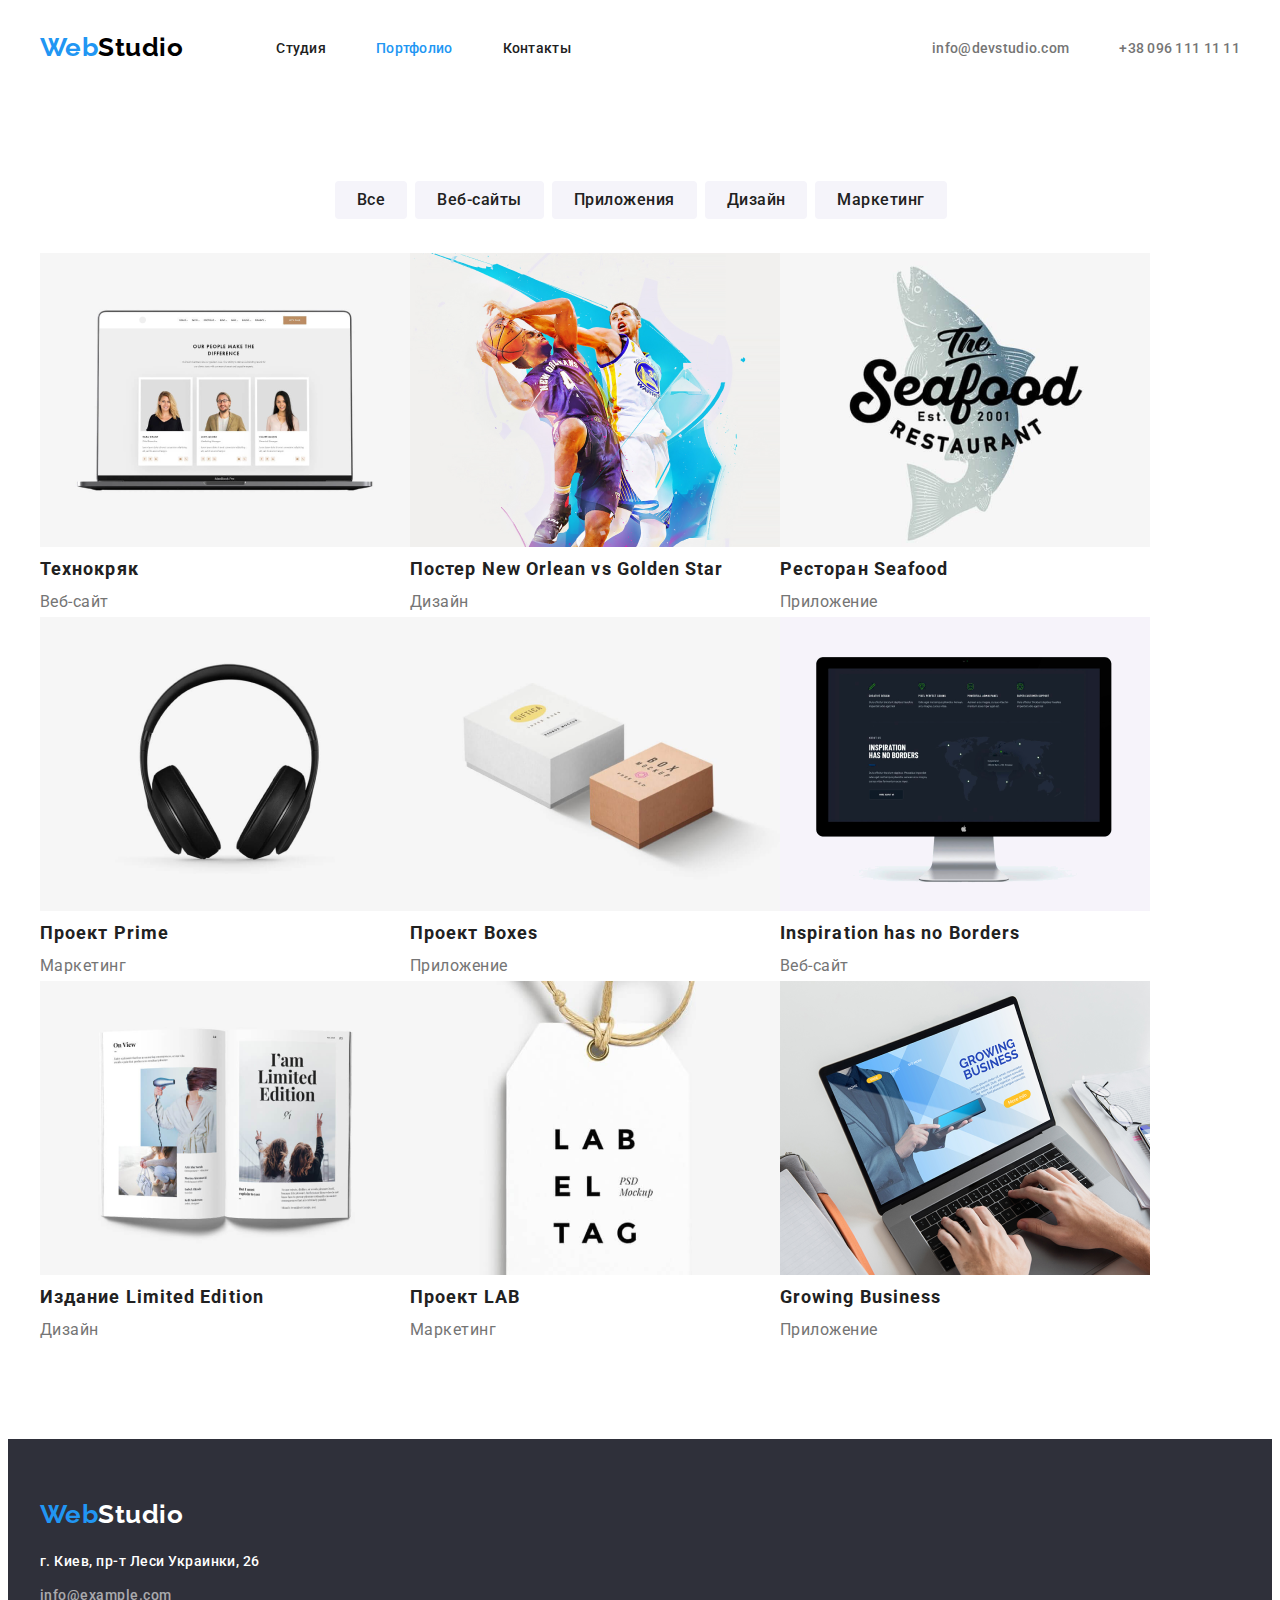
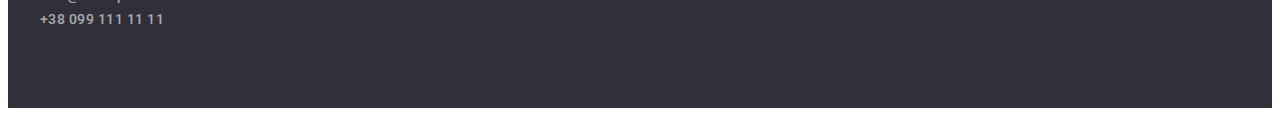
==== commit 812d93f3: "фа" ====
--- a/portfolio.html
+++ b/portfolio.html
@@ -40,7 +40,7 @@
 
 <h1 class="page-title">Portfolio</h1>
 <!--ФИЛЬТР-->
-<section>
+
     <div class="container">
 <ul class="filter-botoms">
     
@@ -52,7 +52,7 @@
 
 </ul>
 </div>
-</section>
+
 
 
 
--- a/css/styles.css
+++ b/css/styles.css
@@ -187,7 +187,7 @@
 }
 
 .about-list-item {
-  width: calc((100% - 3 * 30px) / 4);
+  width: (calc(100% - 3 * 30px) / 4);
 }
 
 .about-list-item:not(:last-child) {
@@ -298,7 +298,7 @@
   font-size: 26px;
   line-height: 31px;
   color: var(--primery-white);
-  padding: 0px;
+  padding: 0;
 }
 
 .address {
@@ -354,16 +354,22 @@
 
 .projects-list .container {
 }
+
 .projects-list {
   display: flex;
   flex-wrap: wrap;
   margin-top: 34px;
   padding: 0px;
+  margin-bottom: 94px;
+}
+.projects-list:nth-child(3n) {
+  padding: 0px;
+  width: (calc(100% - 2 * 30px) / 3);
+  margin-right: 30px;
 }
 
 .projects-list-item {
-  padding: 0px;
-  width: 370px;
+  width: (calc(100% - 2 * 30px) / 3);
 }
 
 .projects-list-title {
@@ -371,6 +377,7 @@
   font-size: 18px;
   line-height: 2em;
   letter-spacing: 0.06em;
+  margin: 0px;
 
   color: var(--primery-black);
 }
@@ -380,4 +387,15 @@
   font-size: 16px;
   line-height: 1.87em;
   color: var(--primery-grey);
-}
+  margin: 0px;
+}
+
+.img {
+  display: block;
+  max-width: 100%;
+  height: auto;
+}
+
+.address {
+  padding-bottom: 60px;
+}
